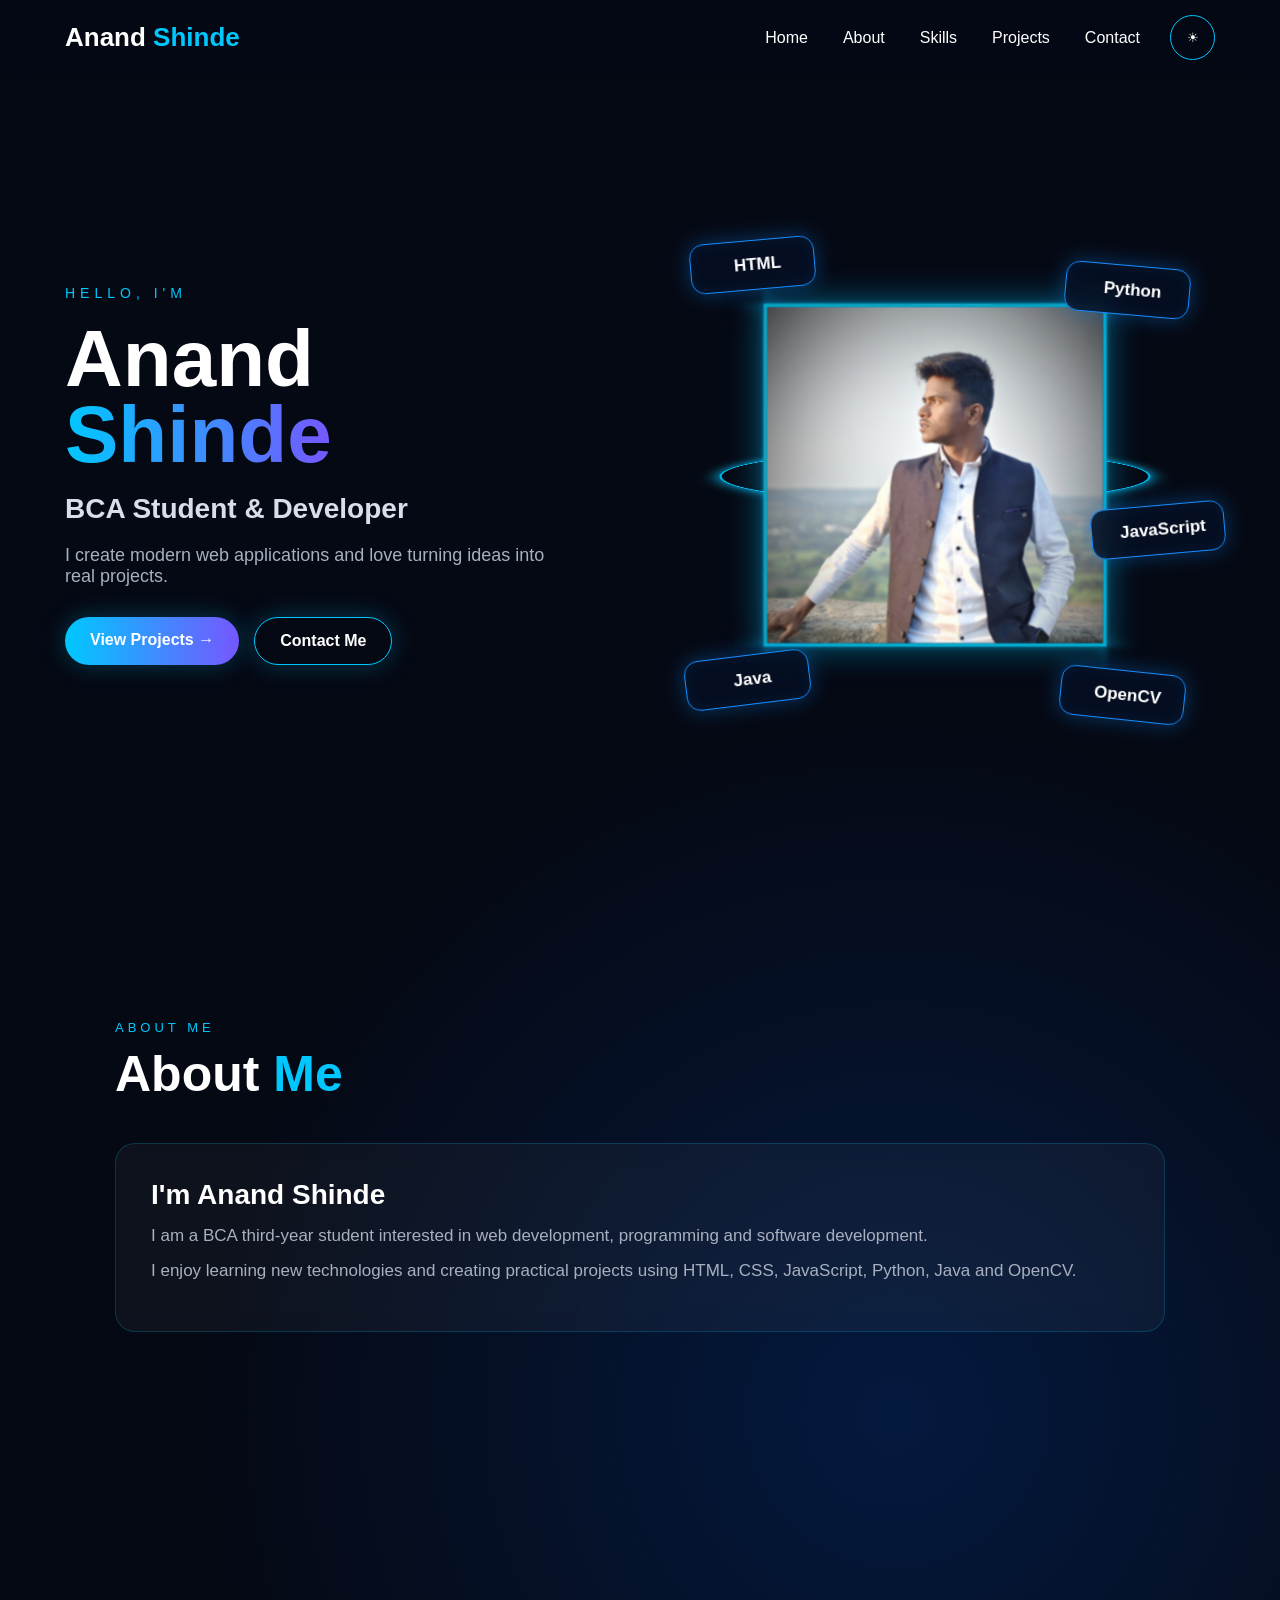
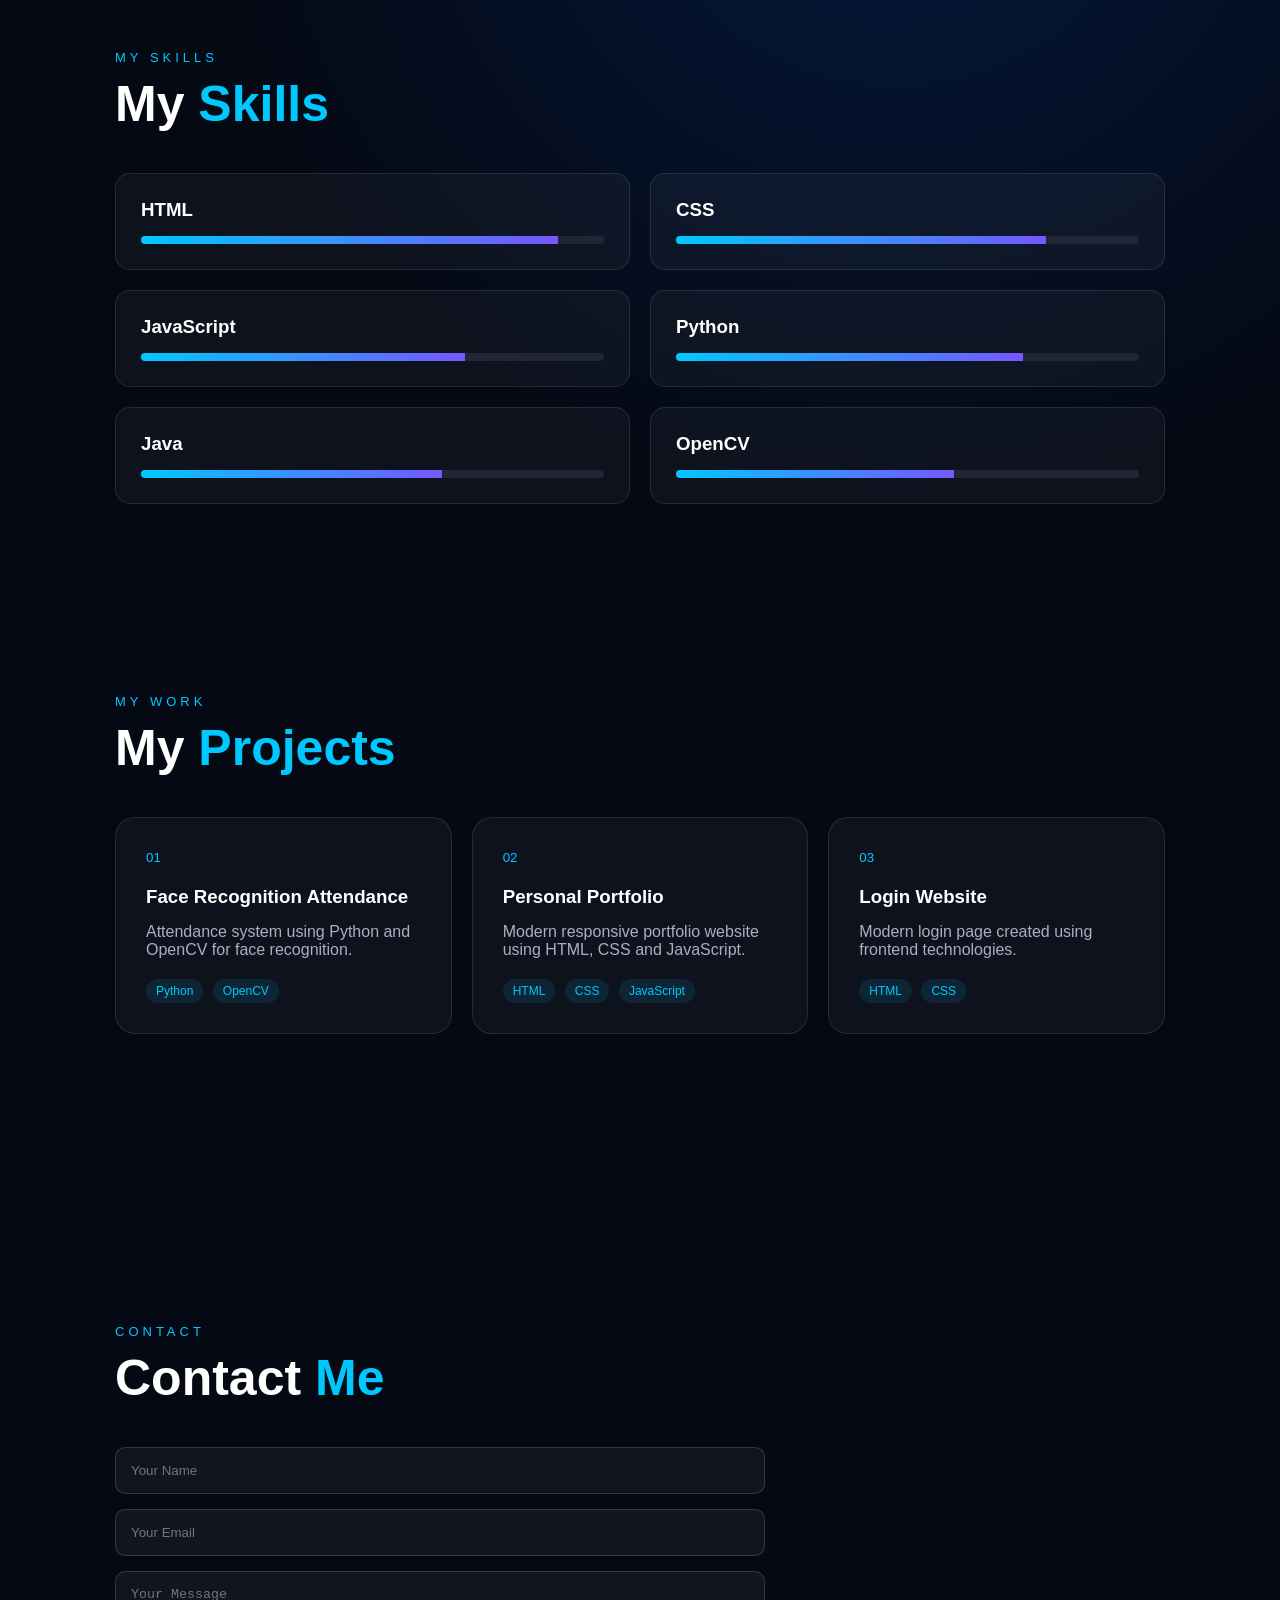
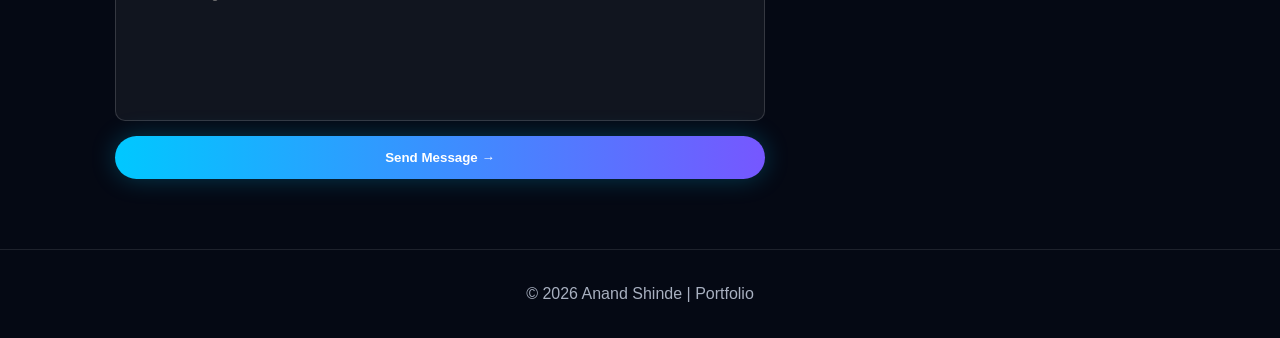
==== index.html @ 9b8811f1 "Restore portfolio homepage" ====
<!DOCTYPE html>
<html lang="en">
<head>
    <meta charset="UTF-8">
    <meta name="viewport" content="width=device-width, initial-scale=1.0">

    <title>Anand Shinde | Portfolio</title>

    <link rel="stylesheet" href="style.css">
</head>

<body>

<!-- ================= NAVBAR ================= -->

<header>
    <nav class="navbar">

        <a href="#" class="logo">
            Anand <span>Shinde</span>
        </a>

        <ul>
            <li><a href="#home">Home</a></li>
            <li><a href="#about">About</a></li>
            <li><a href="#skills">Skills</a></li>
            <li><a href="#projects">Projects</a></li>
            <li><a href="#contact">Contact</a></li>
        </ul>

        <button id="themeBtn">☀</button>

    </nav>
</header>


<!-- ================= HOME ================= -->

<section class="hero" id="home">

    <div class="hero-text">

        <p class="hello">HELLO, I'M</p>

        <h1>
            Anand<br>
            <span>Shinde</span>
        </h1>

        <h2>
            BCA Student & Developer
        </h2>

        <p class="description">
            I create modern web applications and love
            turning ideas into real projects.
        </p>

        <div class="buttons">

            <a href="#projects" class="btn">
                View Projects →
            </a>

            <a href="#contact" class="btn outline">
                Contact Me
            </a>

        </div>

    </div>


    <!-- ================= 3D CUBE ================= -->

    <div class="scene">

        <div class="cube">

            <div class="cube-face front">
                <img src="profile.jpg">
            </div>

            <div class="cube-face back">
                <img src="profile.jpg">
            </div>

            <div class="cube-face right">
                <img src="profile.jpg">
            </div>

            <div class="cube-face left">
                <img src="profile.jpg">
            </div>

            <div class="cube-face top">
                <img src="profile.jpg">
            </div>

            <div class="cube-face bottom">
                <img src="profile.jpg">
            </div>

        </div>


        <!-- Glowing rings -->

        <div class="ring ring1"></div>
        <div class="ring ring2"></div>


        <!-- Floating skills -->

       <!-- HTML -->
<div class="skill-card html">
    <i class="devicon-html5-plain colored"></i>
    <span>HTML</span>
</div>

<!-- Python -->
<div class="skill-card python">
    <i class="devicon-python-plain colored"></i>
    <span>Python</span>
</div>

<!-- JavaScript -->
<div class="skill-card javascript">
    <i class="devicon-javascript-plain colored"></i>
    <span>JavaScript</span>
</div>

<!-- Java -->
<div class="skill-card java">
    <i class="devicon-java-plain colored"></i>
    <span>Java</span>
</div>

<!-- OpenCV -->
<div class="skill-card opencv">
    <i class="devicon-opencv-plain colored"></i>
    <span>OpenCV</span>
</div>

    </div>

</section>


<!-- ================= ABOUT ================= -->

<section class="section" id="about">

    <p class="section-small">ABOUT ME</p>

    <h2>
        About <span>Me</span>
    </h2>

    <div class="about-box">

        <h3>I'm Anand Shinde</h3>

        <p>
            I am a BCA third-year student interested in
            web development, programming and software
            development.
        </p>

        <p>
            I enjoy learning new technologies and creating
            practical projects using HTML, CSS, JavaScript,
            Python, Java and OpenCV.
        </p>

    </div>

</section>


<!-- ================= SKILLS ================= -->

<section class="section" id="skills">

    <p class="section-small">MY SKILLS</p>

    <h2>
        My <span>Skills</span>
    </h2>

    <div class="skills">

        <div class="skill">
            <h3>HTML</h3>
            <div class="progress">
                <span style="width:90%"></span>
            </div>
        </div>

        <div class="skill">
            <h3>CSS</h3>
            <div class="progress">
                <span style="width:80%"></span>
            </div>
        </div>

        <div class="skill">
            <h3>JavaScript</h3>
            <div class="progress">
                <span style="width:70%"></span>
            </div>
        </div>

        <div class="skill">
            <h3>Python</h3>
            <div class="progress">
                <span style="width:75%"></span>
            </div>
        </div>

        <div class="skill">
            <h3>Java</h3>
            <div class="progress">
                <span style="width:65%"></span>
            </div>
        </div>

        <div class="skill">
            <h3>OpenCV</h3>
            <div class="progress">
                <span style="width:60%"></span>
            </div>
        </div>

    </div>

</section>


<!-- ================= PROJECTS ================= -->

<section class="section" id="projects">

    <p class="section-small">MY WORK</p>

    <h2>
        My <span>Projects</span>
    </h2>

    <div class="projects">

        <div class="project">

            <small>01</small>

            <h3>
                Face Recognition Attendance
            </h3>

            <p>
                Attendance system using Python and OpenCV
                for face recognition.
            </p>

            <label>Python</label>
            <label>OpenCV</label>

        </div>


        <div class="project">

            <small>02</small>

            <h3>
                Personal Portfolio
            </h3>

            <p>
                Modern responsive portfolio website using
                HTML, CSS and JavaScript.
            </p>

            <label>HTML</label>
            <label>CSS</label>
            <label>JavaScript</label>

        </div>


        <div class="project">

            <small>03</small>

            <h3>
                Login Website
            </h3>

            <p>
                Modern login page created using frontend
                technologies.
            </p>

            <label>HTML</label>
            <label>CSS</label>

        </div>

    </div>

</section>


<!-- ================= CONTACT ================= -->

<section class="section" id="contact">

    <p class="section-small">CONTACT</p>

    <h2>
        Contact <span>Me</span>
    </h2>

    <div class="contact">

        <form id="contactForm">

            <input
                type="text"
                placeholder="Your Name"
                required
            >

            <input
                type="email"
                placeholder="Your Email"
                required
            >

            <textarea
                placeholder="Your Message"
                required
            ></textarea>

            <button class="btn">
                Send Message →
            </button>

        </form>

    </div>

</section>


<footer>

    © 2026 Anand Shinde | Portfolio

</footer>


<script src="script.js"></script>

</body>
</html>
---- style.css ----
* {
    margin: 0;
    padding: 0;
    box-sizing: border-box;
    scroll-behavior: smooth;
}

:root {
    --bg: #050914;
    --text: white;
    --gray: #a8b0c0;
    --blue: #00c8ff;
    --purple: #7657ff;
    --pink: #ff4d9d;
}

body {
    font-family: Arial, sans-serif;
    background:
        radial-gradient(
            circle at 70% 40%,
            rgba(0, 100, 255, .18),
            transparent 30%
        ),
        var(--bg);

    color: var(--text);
}


/* ================= NAVBAR ================= */

header {
    position: fixed;
    width: 100%;
    top: 0;
    z-index: 1000;

    background: rgba(5, 9, 20, .75);

    backdrop-filter: blur(15px);
}

.navbar {
    max-width: 1200px;
    height: 75px;

    margin: auto;
    padding: 0 25px;

    display: flex;
    align-items: center;
}

.logo {
    font-size: 26px;
    font-weight: bold;
    text-decoration: none;
    color: white;

    margin-right: auto;
}

.logo span {
    color: var(--blue);
}

.navbar ul {
    display: flex;
    gap: 35px;

    list-style: none;
}

.navbar ul a {
    color: white;
    text-decoration: none;

    transition: .3s;
}

.navbar ul a:hover {
    color: var(--blue);
}

#themeBtn {
    margin-left: 30px;

    width: 45px;
    height: 45px;

    border-radius: 50%;

    border: 1px solid var(--blue);

    background: transparent;

    color: white;

    cursor: pointer;
}


/* ================= HERO ================= */

.hero {
    min-height: 100vh;

    max-width: 1200px;

    margin: auto;

    padding: 100px 25px 50px;

    display: flex;

    align-items: center;

    justify-content: space-between;

    gap: 40px;
}

.hero-text {
    width: 45%;
}

.hello {
    color: var(--blue);

    letter-spacing: 5px;

    font-size: 14px;
}

.hero h1 {
    font-size: 80px;

    line-height: .95;

    margin: 20px 0;
}

.hero h1 span {
    background:
        linear-gradient(
            90deg,
            var(--blue),
            var(--purple)
        );

    -webkit-background-clip: text;

    color: transparent;
}

.hero h2 {
    color: #d9deea;

    font-size: 28px;

    margin-bottom: 20px;
}

.description {
    color: var(--gray);

    font-size: 18px;

    max-width: 500px;
}

.buttons {
    display: flex;

    gap: 15px;

    margin-top: 30px;
}

.btn {
    display: inline-block;

    padding: 14px 25px;

    border-radius: 30px;

    border: none;

    color: white;

    text-decoration: none;

    background:
        linear-gradient(
            90deg,
            var(--blue),
            var(--purple)
        );

    cursor: pointer;

    font-weight: bold;

    box-shadow:
        0 0 25px rgba(0, 200, 255, .25);
}

.btn.outline {
    background: transparent;

    border: 1px solid var(--blue);
}


/* ================= 3D SCENE ================= */

.scene {
    width: 560px;
    height: 560px;

    position: relative;

    display: flex;

    align-items: center;

    justify-content: center;

    perspective: 1200px;
}


/* ================= 3D CUBE ================= */

.cube {
    width: 300px;
    height: 300px;

    position: relative;

    transform-style: preserve-3d;

    animation:
        rotateCube 12s
        linear
        infinite;

    z-index: 5;
}


.cube-face {
    position: absolute;

    width: 300px;
    height: 300px;

    overflow: hidden;

    border: 3px solid rgba(0, 210, 255, .8);

    background: #111;

    box-shadow:
        0 0 30px rgba(0, 200, 255, .5),
        inset 0 0 40px rgba(0, 100, 255, .25);
}


.cube-face img {
    width: 100%;
    height: 100%;

    object-fit: cover;

    object-position: center top;

    display: block;
}


/* Cube faces */

.front {
    transform:
        rotateY(0deg)
        translateZ(150px);
}

.back {
    transform:
        rotateY(180deg)
        translateZ(150px);
}

.right {
    transform:
        rotateY(90deg)
        translateZ(150px);
}

.left {
    transform:
        rotateY(-90deg)
        translateZ(150px);
}

.top {
    transform:
        rotateX(90deg)
        translateZ(150px);
}

.bottom {
    transform:
        rotateX(-90deg)
        translateZ(150px);
}


/* ================= CUBE ANIMATION ================= */

@keyframes rotateCube {

    0% {
        transform:
            rotateX(-10deg)
            rotateY(0deg);
    }

    25% {
        transform:
            rotateX(10deg)
            rotateY(90deg);
    }

    50% {
        transform:
            rotateX(-10deg)
            rotateY(180deg);
    }

    75% {
        transform:
            rotateX(10deg)
            rotateY(270deg);
    }

    100% {
        transform:
            rotateX(-10deg)
            rotateY(360deg);
    }
}


/* ================= GLOWING RINGS ================= */

.ring {
    position: absolute;

    border-radius: 50%;

    border: 2px solid var(--blue);

    transform-style: preserve-3d;

    box-shadow:
        0 0 20px var(--blue);

    z-index: 1;
}

.ring1 {
    width: 430px;
    height: 150px;

    transform:
        rotateX(70deg);

    animation:
        ringRotate 5s
        linear
        infinite;
}

.ring2 {
    width: 500px;
    height: 180px;

    border-color: var(--purple);

    transform:
        rotateX(70deg)
        rotateZ(90deg);

    animation:
        ringRotate 7s
        linear
        infinite reverse;
}

@keyframes ringRotate {

    from {
        transform:
            rotateX(70deg)
            rotateZ(0deg);
    }

    to {
        transform:
            rotateX(70deg)
            rotateZ(360deg);
    }
}


/* =========================
   TECHNOLOGY CARDS
========================= */

.skill-card {
    position: absolute;

    min-width: 125px;
    padding: 14px 18px;

    display: flex;
    align-items: center;
    justify-content: center;
    gap: 10px;

    border-radius: 14px;

    background: rgba(5, 15, 35, 0.85);

    border: 1px solid #168cff;

    color: white;

    backdrop-filter: blur(12px);

    box-shadow:
        0 0 20px rgba(0, 140, 255, 0.35),
        inset 0 0 15px rgba(0, 140, 255, 0.08);

    z-index: 20;

    transform-style: preserve-3d;

    animation: floatingCard 4s ease-in-out infinite;
}


/* ICON */

.skill-card i {
    font-size: 32px;

    transform: translateZ(20px);

    filter:
        drop-shadow(0 0 8px rgba(255,255,255,.25));
}


/* TEXT */

.skill-card span {
    font-size: 17px;
    font-weight: bold;

    white-space: nowrap;
}


/* HTML */

.html {
    top: 45px;
    left: 35px;

    transform: rotateZ(-5deg);

    animation-delay: 0s;
}


/* PYTHON */

.python {
    top: 70px;
    right: 25px;

    transform: rotateZ(5deg);

    animation-delay: .7s;
}


/* JAVASCRIPT */

.javascript {
    top: 310px;
    right: -10px;

    transform: rotateZ(-5deg);

    animation-delay: 1.4s;
}


/* JAVA */

.java {
    bottom: 50px;
    left: 30px;

    transform: rotateZ(-7deg);

    animation-delay: 2s;
}


/* OPENCV */

.opencv {
    bottom: 35px;
    right: 30px;

    transform: rotateZ(6deg);

    animation-delay: 2.7s;
}


/* FLOATING ANIMATION */

@keyframes floatingCard {

    0%,
    100% {
        translate: 0 0;
    }

    50% {
        translate: 0 -18px;
    }
}


/* ================= SECTIONS ================= */

.section {
    max-width: 1100px;

    min-height: 70vh;

    margin: auto;

    padding: 120px 25px 70px;
}

.section-small {
    color: var(--blue);

    letter-spacing: 4px;

    font-size: 13px;
}

.section h2 {
    font-size: 50px;

    margin: 10px 0 40px;
}

.section h2 span {
    color: var(--blue);
}


/* ================= ABOUT ================= */

.about-box {
    padding: 35px;

    border: 1px solid rgba(0, 200, 255, .2);

    border-radius: 20px;

    background:
        rgba(255,255,255,.04);

    backdrop-filter: blur(10px);
}

.about-box h3 {
    font-size: 28px;

    margin-bottom: 15px;
}

.about-box p {
    color: var(--gray);

    margin-bottom: 15px;

    font-size: 17px;
}


/* ================= SKILLS ================= */

.skills {
    display: grid;

    grid-template-columns:
        1fr 1fr;

    gap: 20px;
}

.skill {
    padding: 25px;

    background:
        rgba(255,255,255,.04);

    border: 1px solid rgba(255,255,255,.1);

    border-radius: 15px;
}

.skill h3 {
    margin-bottom: 15px;
}

.progress {
    height: 8px;

    background: #202633;

    border-radius: 10px;

    overflow: hidden;
}

.progress span {
    display: block;

    height: 100%;

    background:
        linear-gradient(
            90deg,
            var(--blue),
            var(--purple)
        );
}


/* ================= PROJECTS ================= */

.projects {
    display: grid;

    grid-template-columns:
        repeat(3, 1fr);

    gap: 20px;
}

.project {
    padding: 30px;

    background:
        rgba(255,255,255,.04);

    border: 1px solid rgba(255,255,255,.1);

    border-radius: 20px;

    transition: .3s;
}

.project:hover {
    transform:
        translateY(-10px);

    border-color: var(--blue);
}

.project small {
    color: var(--blue);
}

.project h3 {
    margin: 20px 0 15px;
}

.project p {
    color: var(--gray);

    margin-bottom: 20px;
}

.project label {
    display: inline-block;

    padding: 5px 10px;

    margin-right: 5px;

    border-radius: 15px;

    background:
        rgba(0, 200, 255, .1);

    color: var(--blue);

    font-size: 12px;
}


/* ================= CONTACT ================= */

.contact {
    max-width: 650px;
}

form {
    display: flex;

    flex-direction: column;

    gap: 15px;
}

input,
textarea {
    padding: 15px;

    border-radius: 10px;

    border: 1px solid rgba(255,255,255,.15);

    background:
        rgba(255,255,255,.05);

    color: white;

    outline: none;
}

textarea {
    height: 150px;

    resize: none;
}


/* ================= FOOTER ================= */

footer {
    text-align: center;

    padding: 35px;

    color: var(--gray);

    border-top:
        1px solid rgba(255,255,255,.1);
}


/* ================= MOBILE ================= */

@media(max-width:900px) {

    .navbar ul {
        display: none;
    }

    .hero {
        flex-direction: column;

        text-align: center;
    }

    .hero-text {
        width: 100%;
    }

    .hero h1 {
        font-size: 60px;
    }

    .buttons {
        justify-content: center;
    }

    .scene {
        width: 400px;
        height: 400px;

        transform: scale(.75);
    }

    .skills,
    .projects {
        grid-template-columns: 1fr;
    }
}
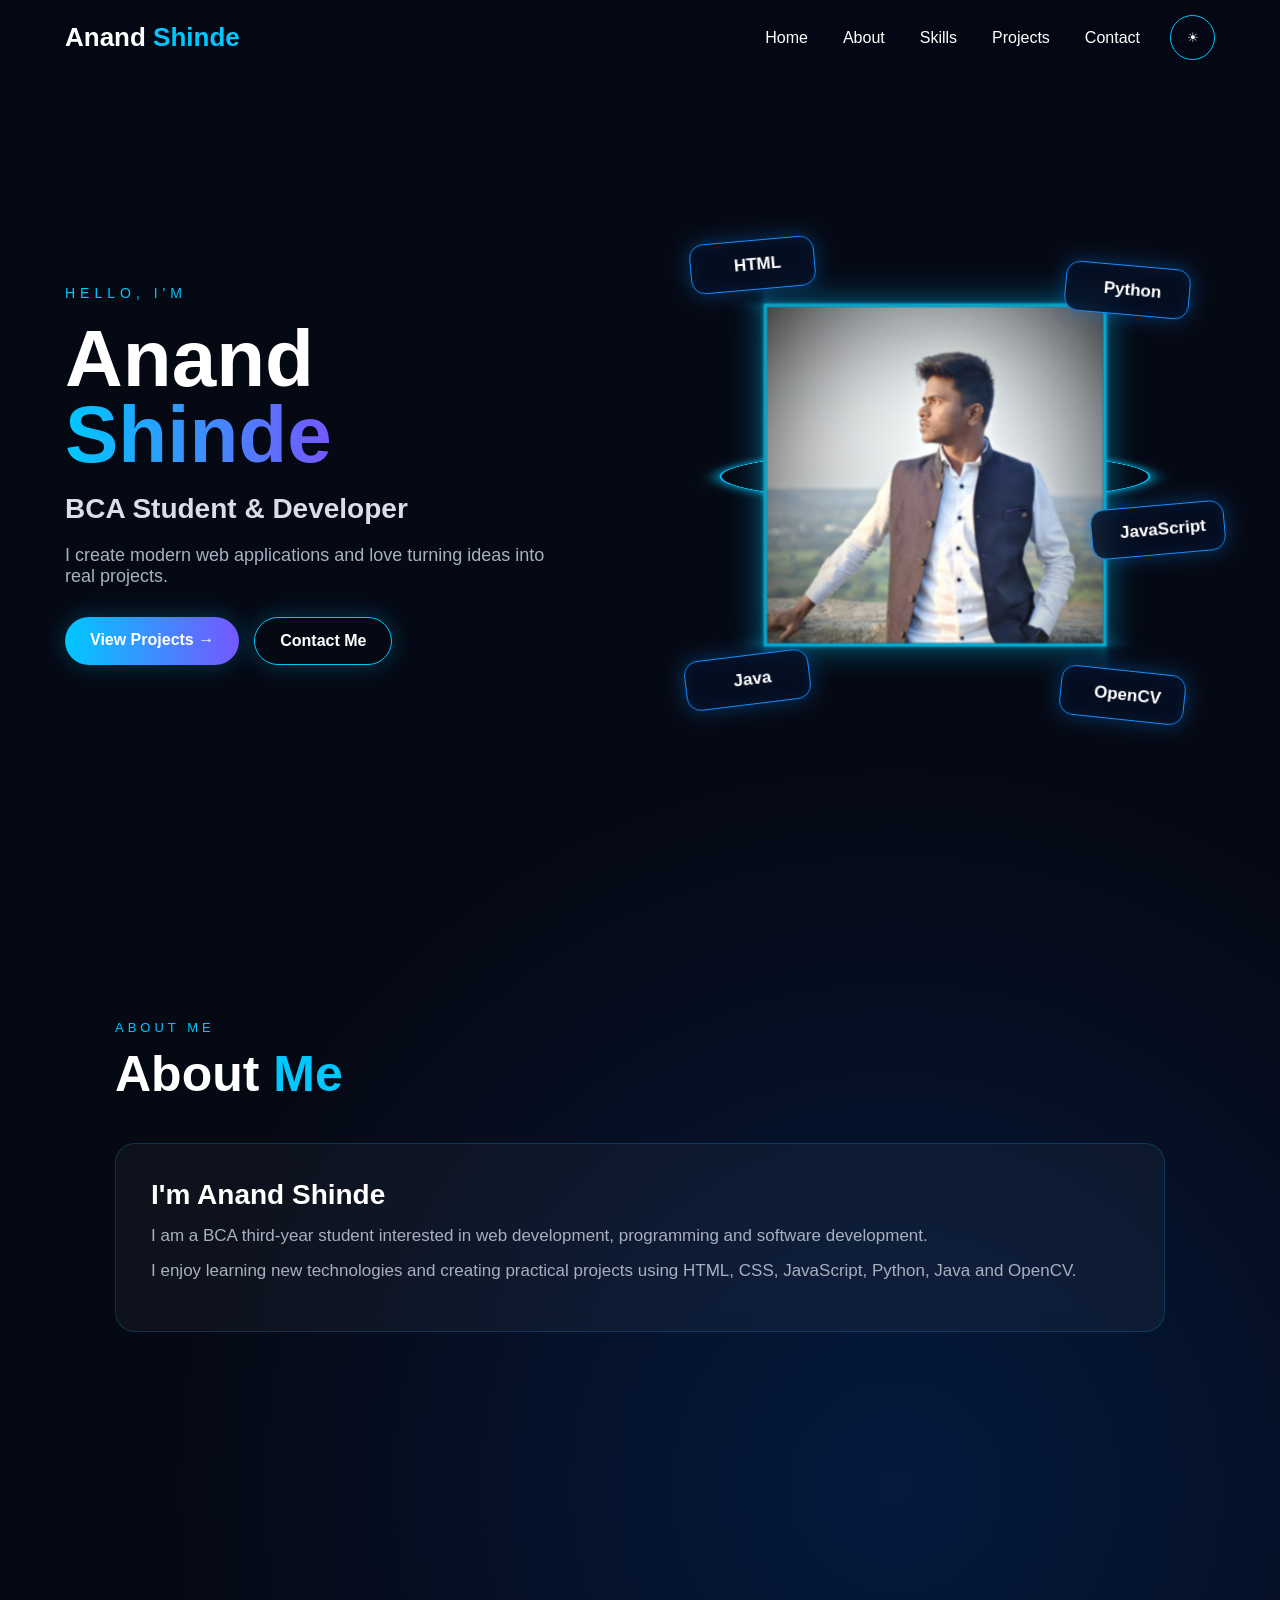
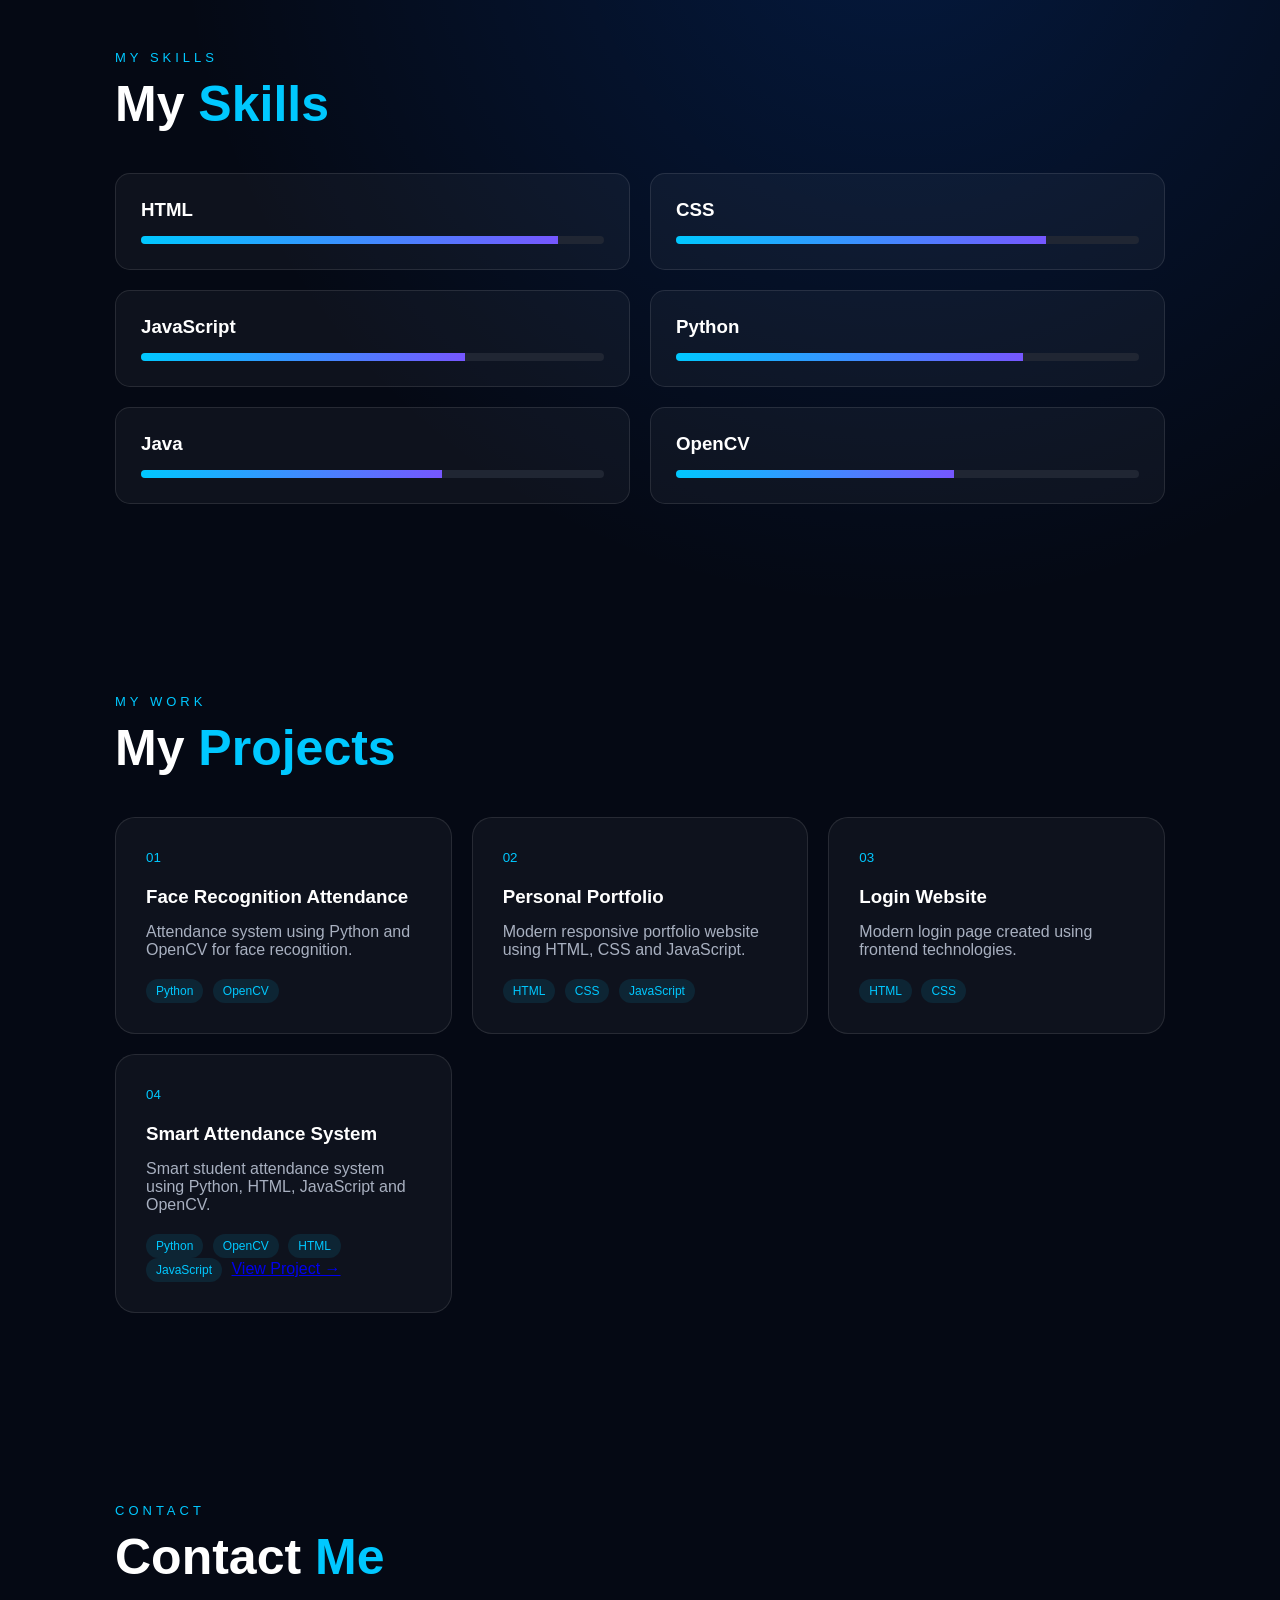
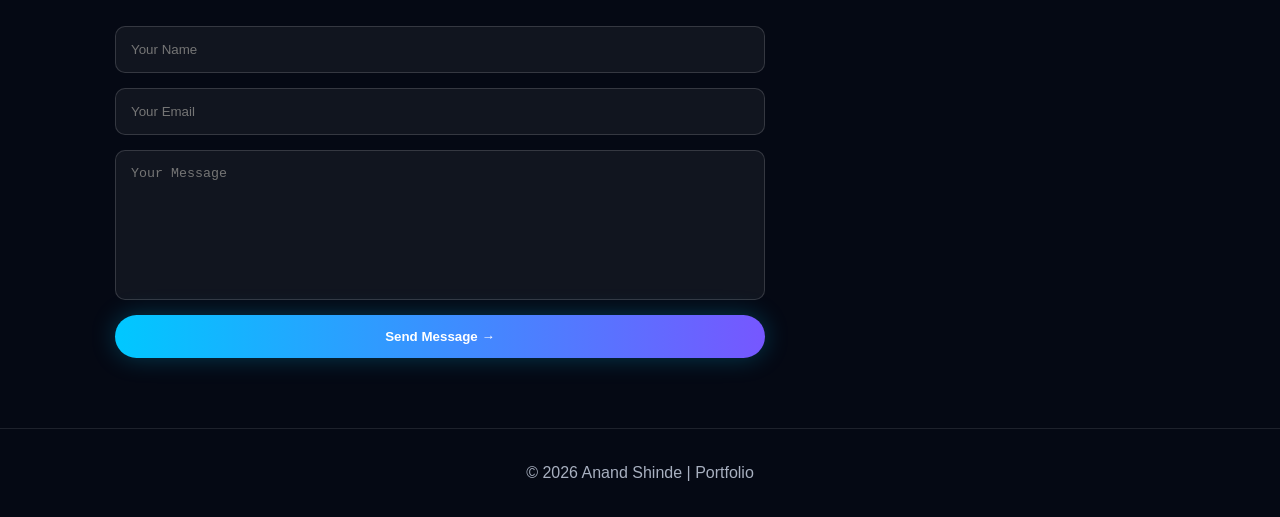
==== commit e5d9b015: "Add Smart Attendance project to portfolio" ====
--- a/index.html
+++ b/index.html
@@ -305,7 +305,29 @@
             <label>CSS</label>
 
         </div>
-
+        <div class="project">
+
+            <small>04</small>
+
+            <h3>
+                Smart Attendance System
+            </h3>
+
+            <p>
+                Smart student attendance system using Python,
+                HTML, JavaScript and OpenCV.
+            </p>
+
+            <label>Python</label>
+            <label>OpenCV</label>
+            <label>HTML</label>
+            <label>JavaScript</label>
+
+            <a href="smart-attendance-system/" target="_blank">
+                View Project →
+            </a>
+
+        </div>
     </div>
 
 </section>
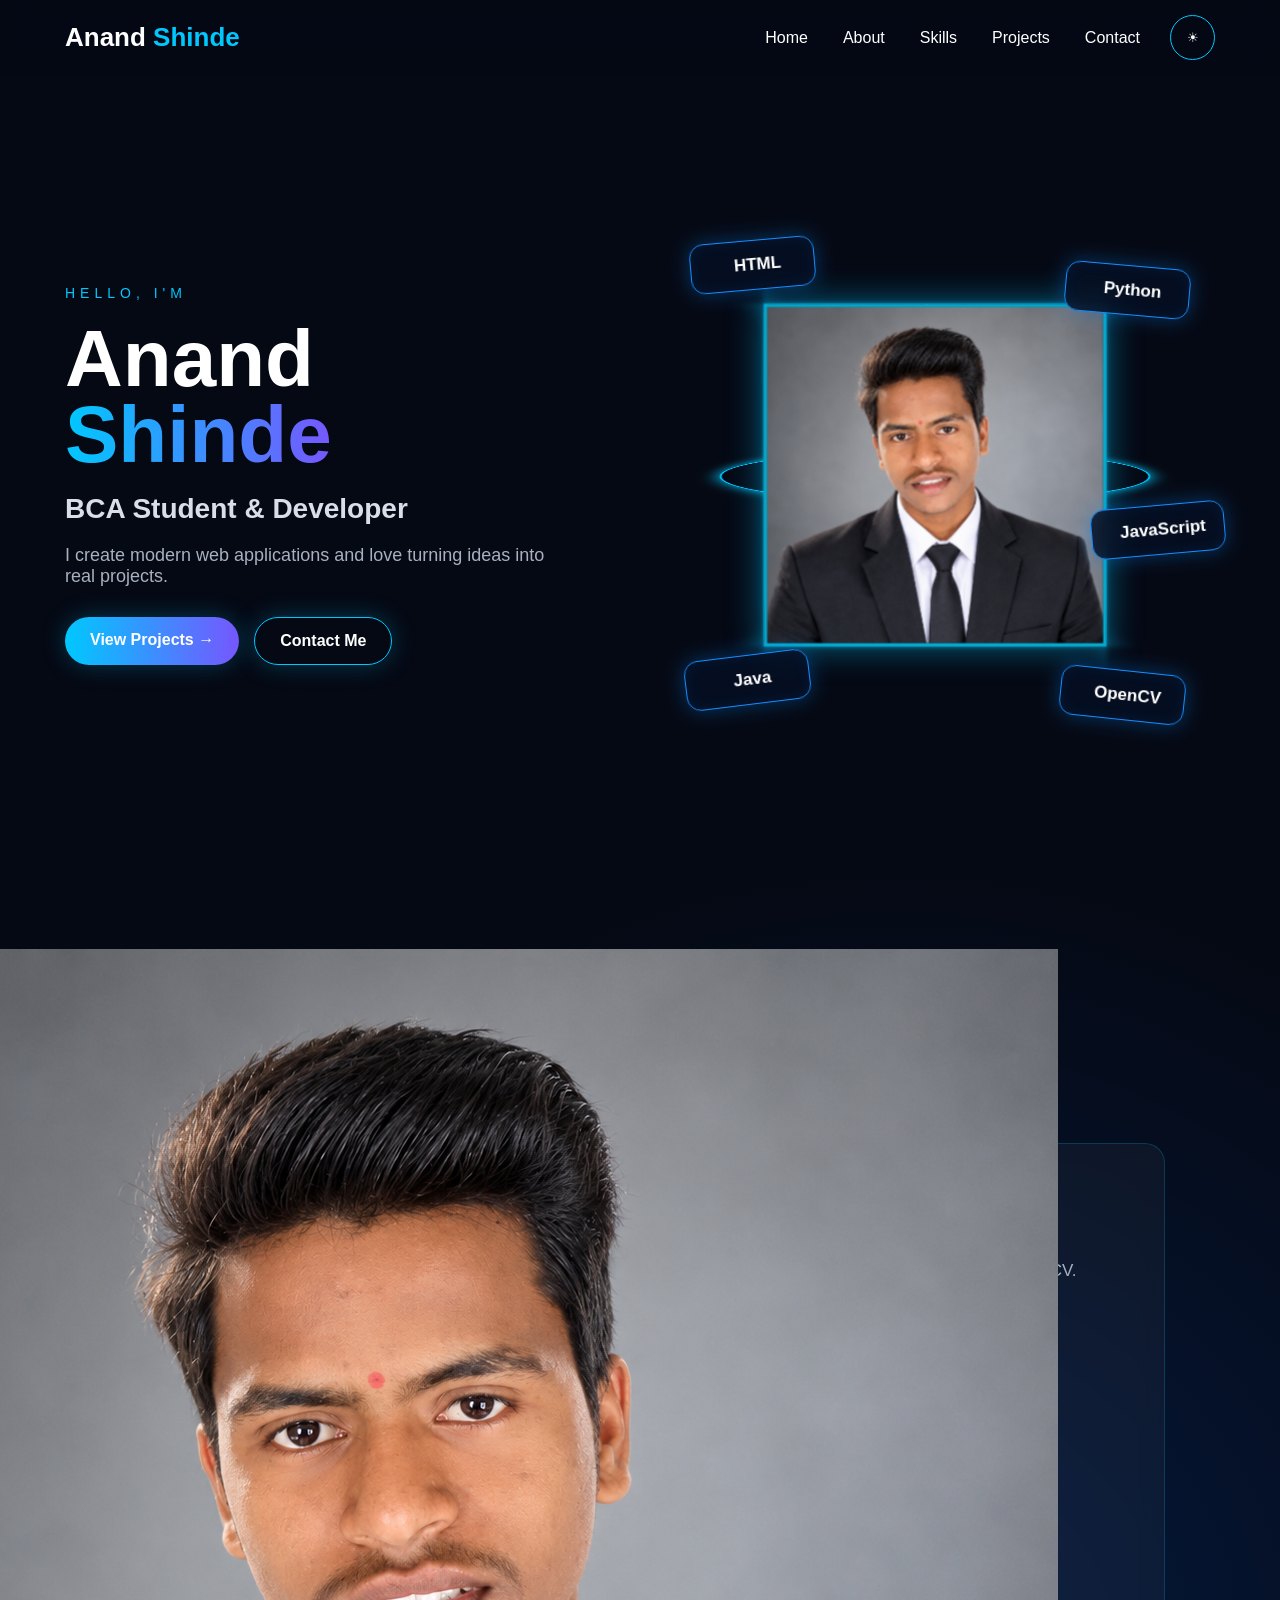
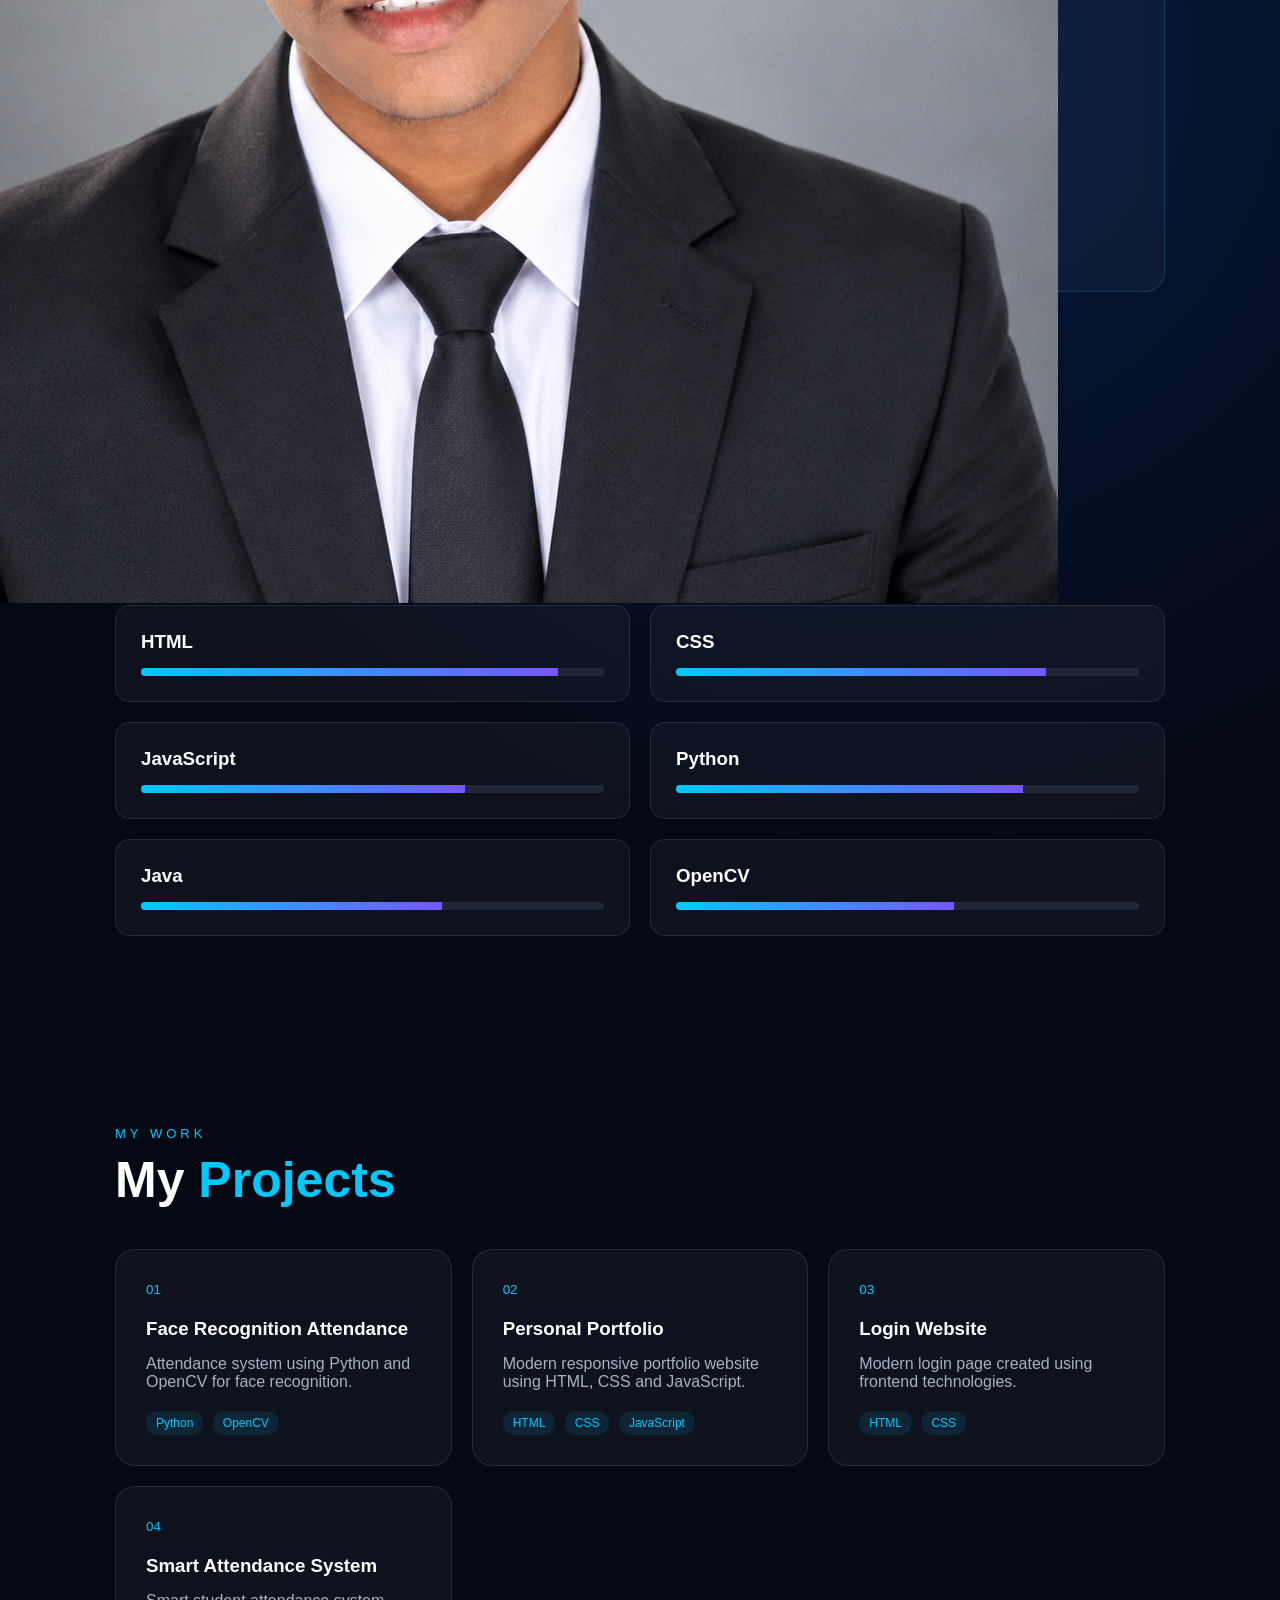
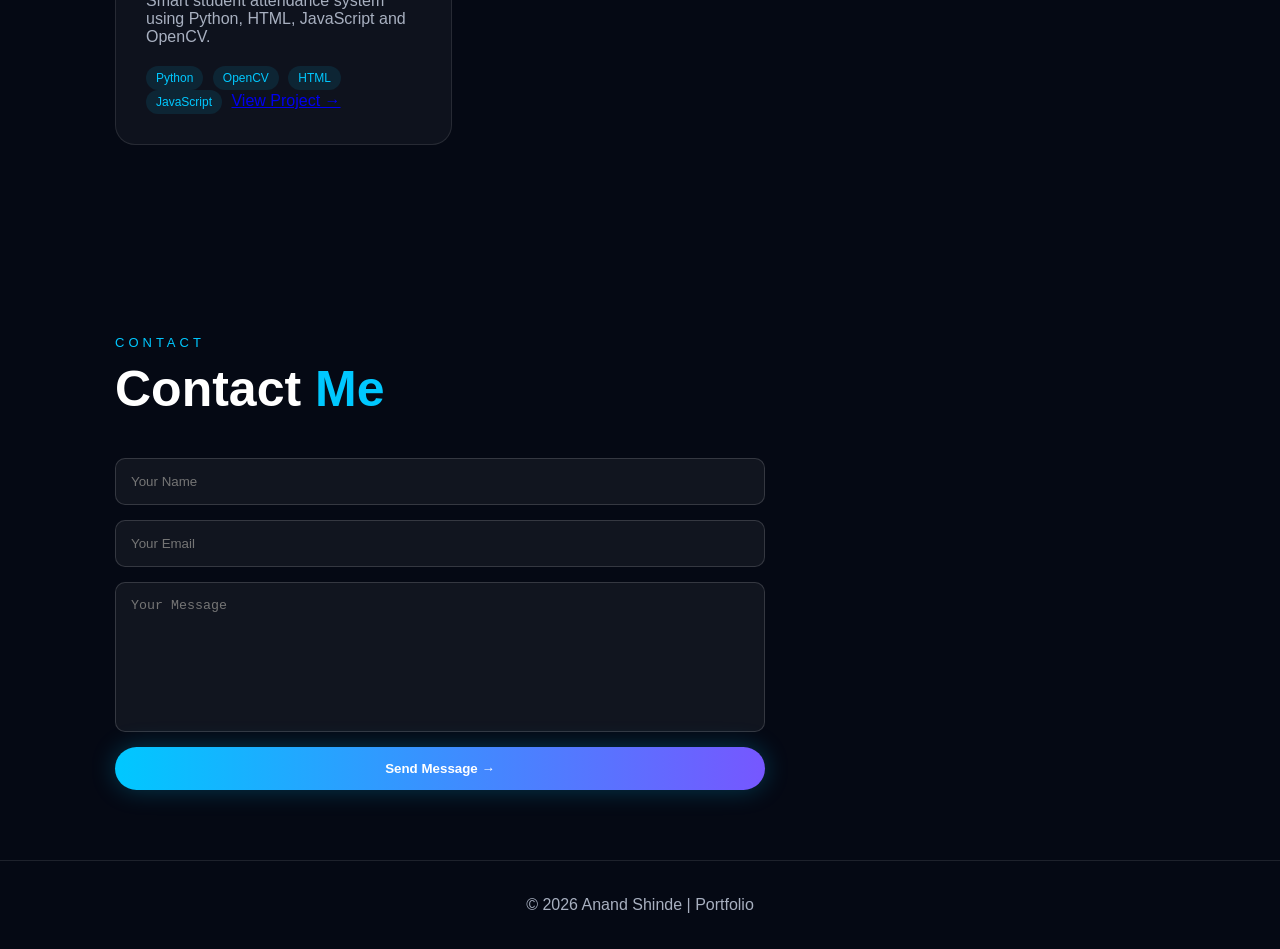
==== commit a240d6dc: "Add profile image to index.html" ====
--- a/index.html
+++ b/index.html
@@ -172,6 +172,8 @@
             practical projects using HTML, CSS, JavaScript,
             Python, Java and OpenCV.
         </p>
+ <div class="scene">
+                     <img src="profile.jpg">
 
     </div>
 
@@ -323,9 +325,9 @@
             <label>HTML</label>
             <label>JavaScript</label>
 
-            <a href="smart-attendance-system/" target="_blank">
-                View Project →
-            </a>
+           <a href="https://github.com/shindeanand3624-dev/anand-portfolio/tree/Deploy-from-a-branch/smart-attendance-system" target="_blank">
+    View Project →
+</a>
 
         </div>
     </div>
@@ -385,4 +387,4 @@
 <script src="script.js"></script>
 
 </body>
-</html>+</html>
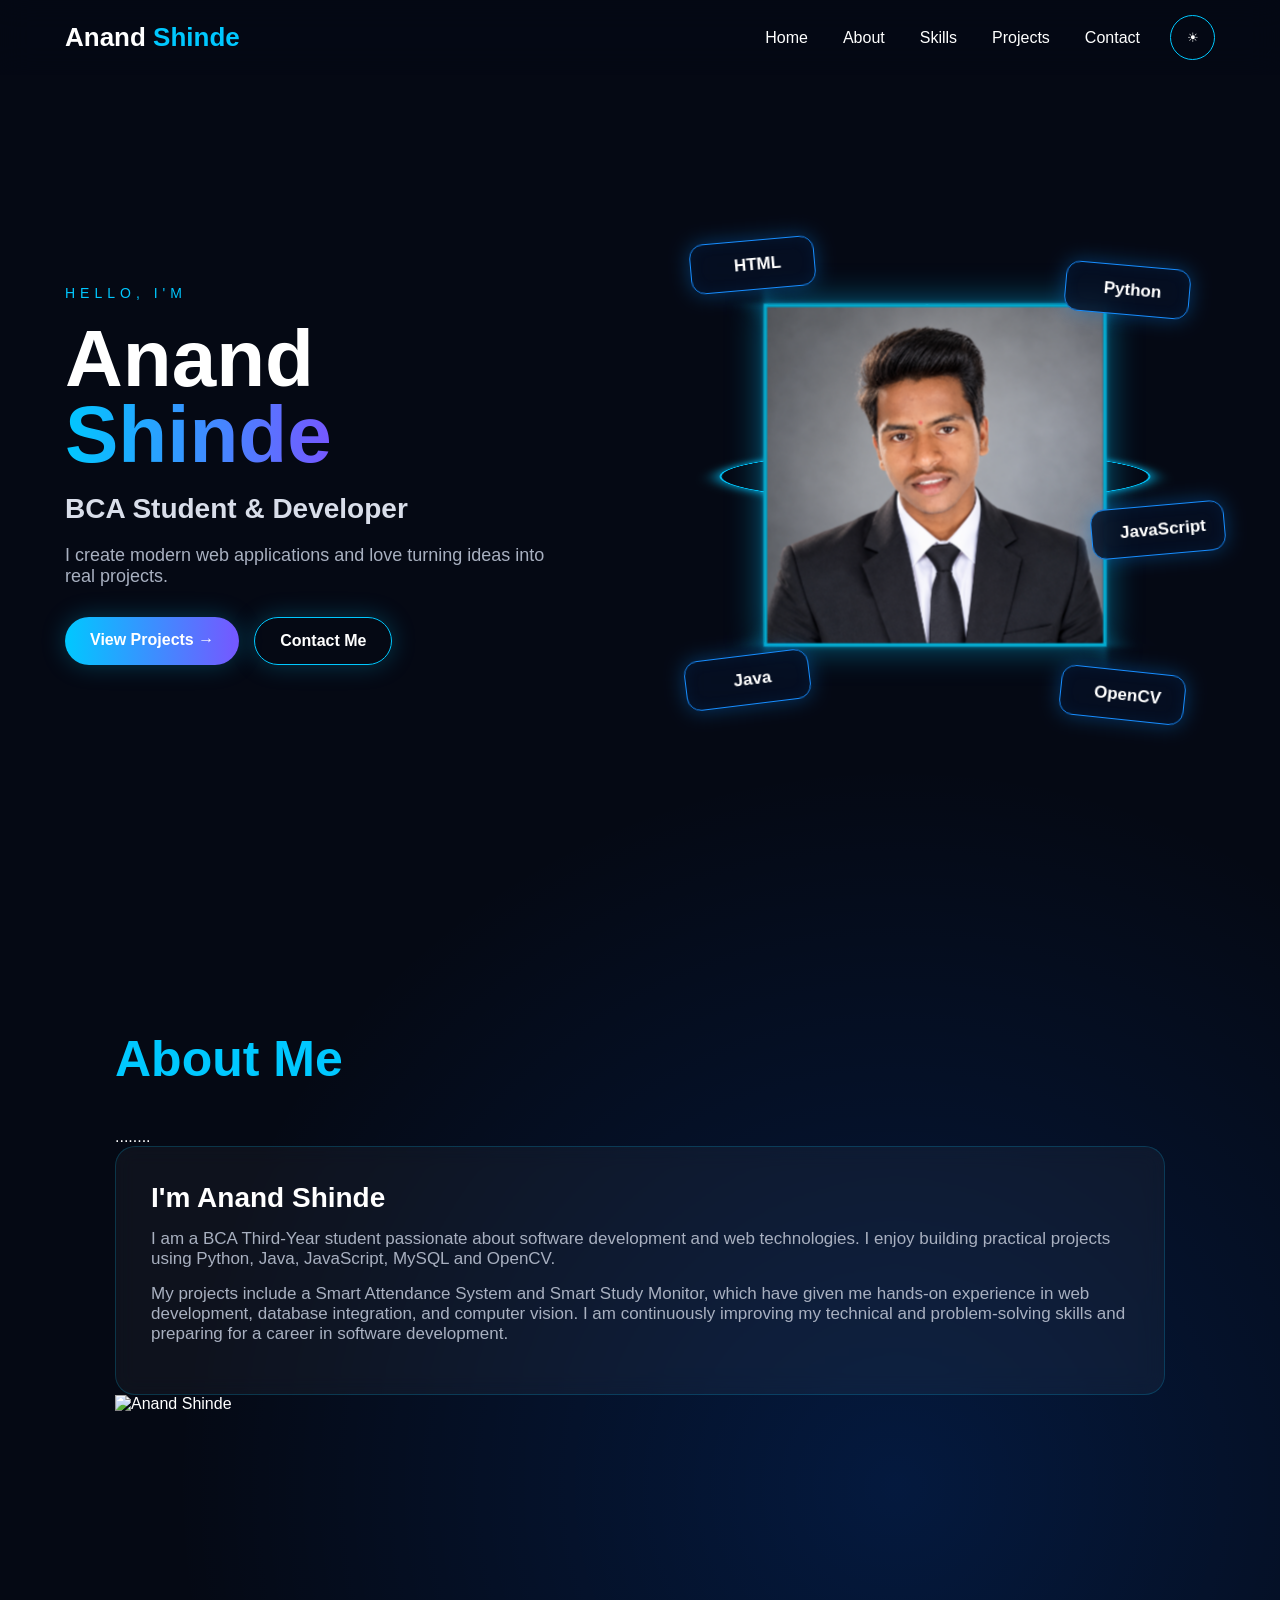
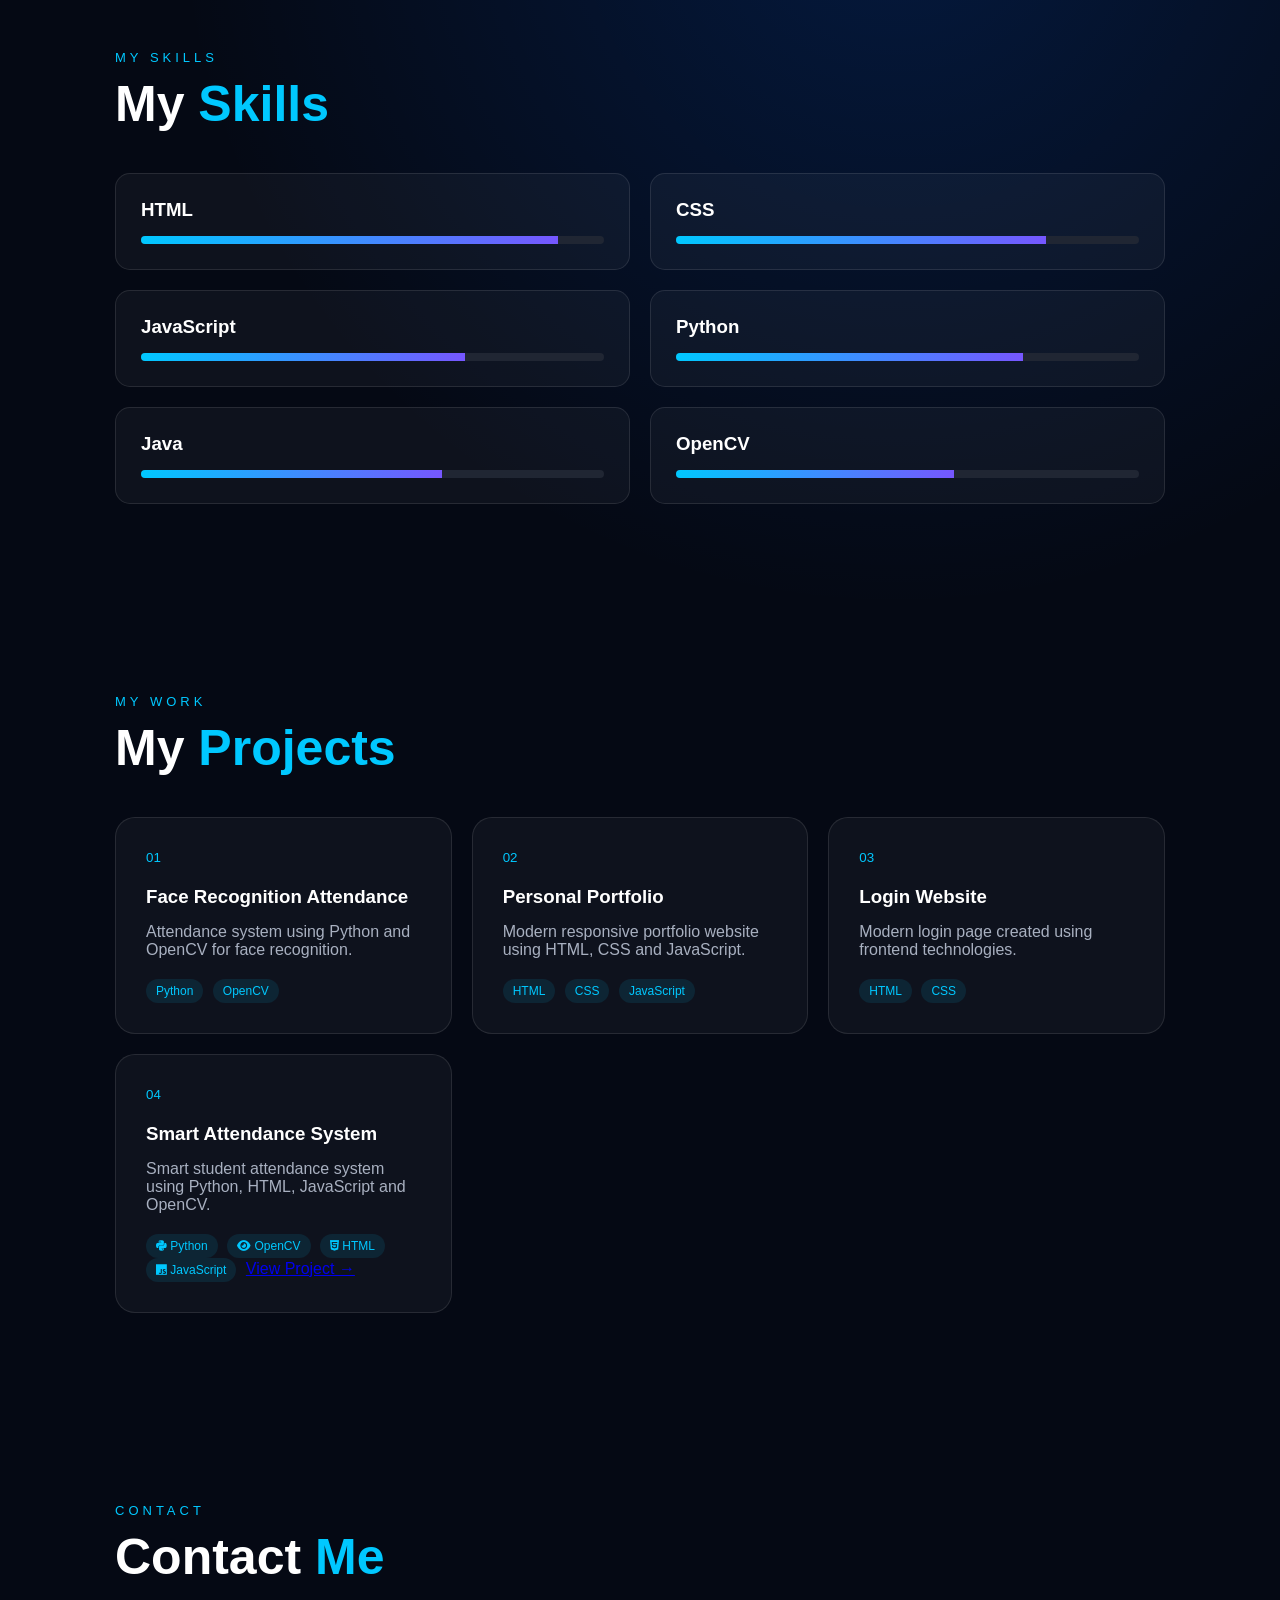
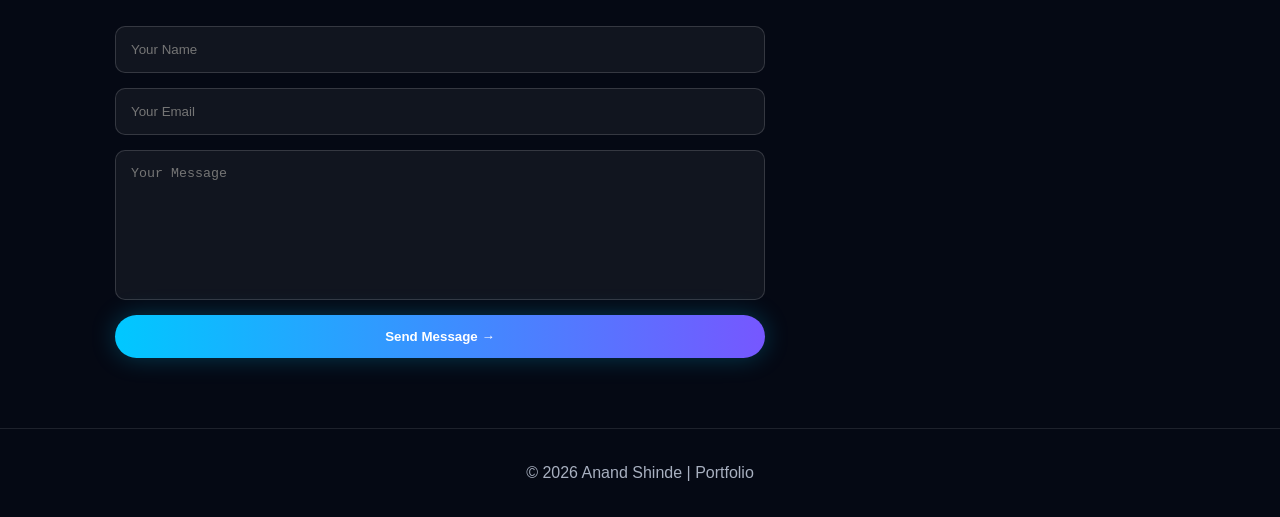
==== commit 206a6bb2: "Revise about section and enhance skills display Updated personal information and skills section." ====
--- a/index.html
+++ b/index.html
@@ -7,6 +7,7 @@
     <title>Anand Shinde | Portfolio</title>
 
     <link rel="stylesheet" href="style.css">
+    <link rel="stylesheet" href="https://cdnjs.cloudflare.com/ajax/libs/font-awesome/6.5.2/css/all.min.css">
 </head>
 
 <body>
@@ -108,6 +109,8 @@
 
         <div class="ring ring1"></div>
         <div class="ring ring2"></div>
+        <div class="ring ring3"></div>
+        <div class="ring ring4"></div>
 
 
         <!-- Floating skills -->
@@ -146,36 +149,39 @@
 
 </section>
 
-
 <!-- ================= ABOUT ================= -->
 
 <section class="section" id="about">
 
-    <p class="section-small">ABOUT ME</p>
-
     <h2>
-        About <span>Me</span>
+        <span> About Me</span>
     </h2>
+    
+    <span class="section__subtitle">........</span>
+
+   <div class="about-container container grid">
 
     <div class="about-box">
 
         <h3>I'm Anand Shinde</h3>
 
         <p>
-            I am a BCA third-year student interested in
-            web development, programming and software
-            development.
+           I am a BCA Third-Year student passionate about software development and web technologies. I enjoy building practical projects using Python, Java, JavaScript, MySQL and OpenCV.
+           </p>
+           <p>
+              My projects include a <span>  Smart Attendance System and Smart Study Monitor,</span> which have given me hands-on experience in web development, database integration, and computer vision. I am continuously improving my technical and problem-solving skills and preparing for a career in software development.
         </p>
 
-        <p>
-            I enjoy learning new technologies and creating
-            practical projects using HTML, CSS, JavaScript,
-            Python, Java and OpenCV.
-        </p>
- <div class="scene">
-                     <img src="profile.jpg">
-
-    </div>
+    </div>
+
+    <div class="about-image">
+        <img src="about.jpg" alt="Anand Shinde" class="about_img">
+        <div class="about_data">
+    
+                        <div class="about_info">
+    </div>
+
+</div>
 
 </section>
 
@@ -320,10 +326,10 @@
                 HTML, JavaScript and OpenCV.
             </p>
 
-            <label>Python</label>
-            <label>OpenCV</label>
-            <label>HTML</label>
-            <label>JavaScript</label>
+           <label><i class="fa-brands fa-python"></i> Python</label>
+<label><i class="fa-solid fa-eye"></i> OpenCV</label>
+<label><i class="fa-brands fa-html5"></i> HTML</label>
+<label><i class="fa-brands fa-js"></i> JavaScript</label>
 
            <a href="https://github.com/shindeanand3624-dev/anand-portfolio/tree/Deploy-from-a-branch/smart-attendance-system" target="_blank">
     View Project →
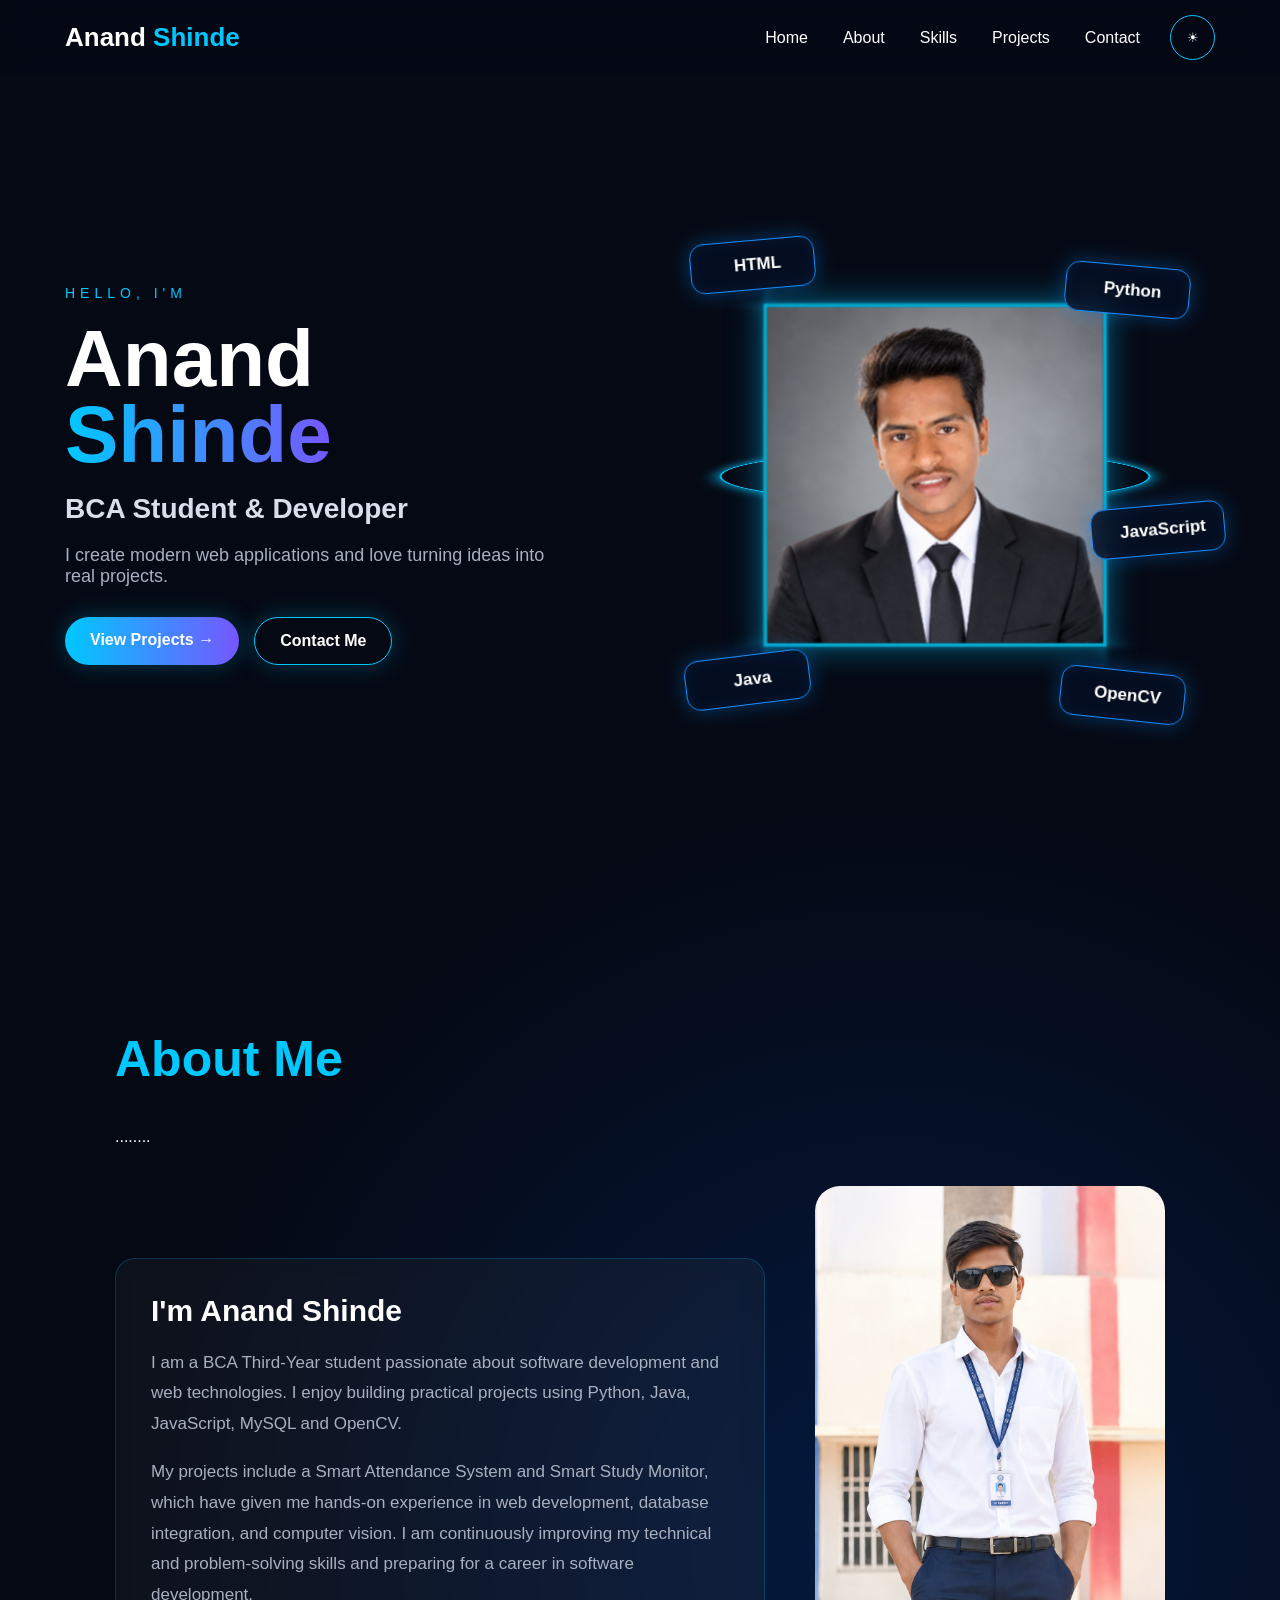
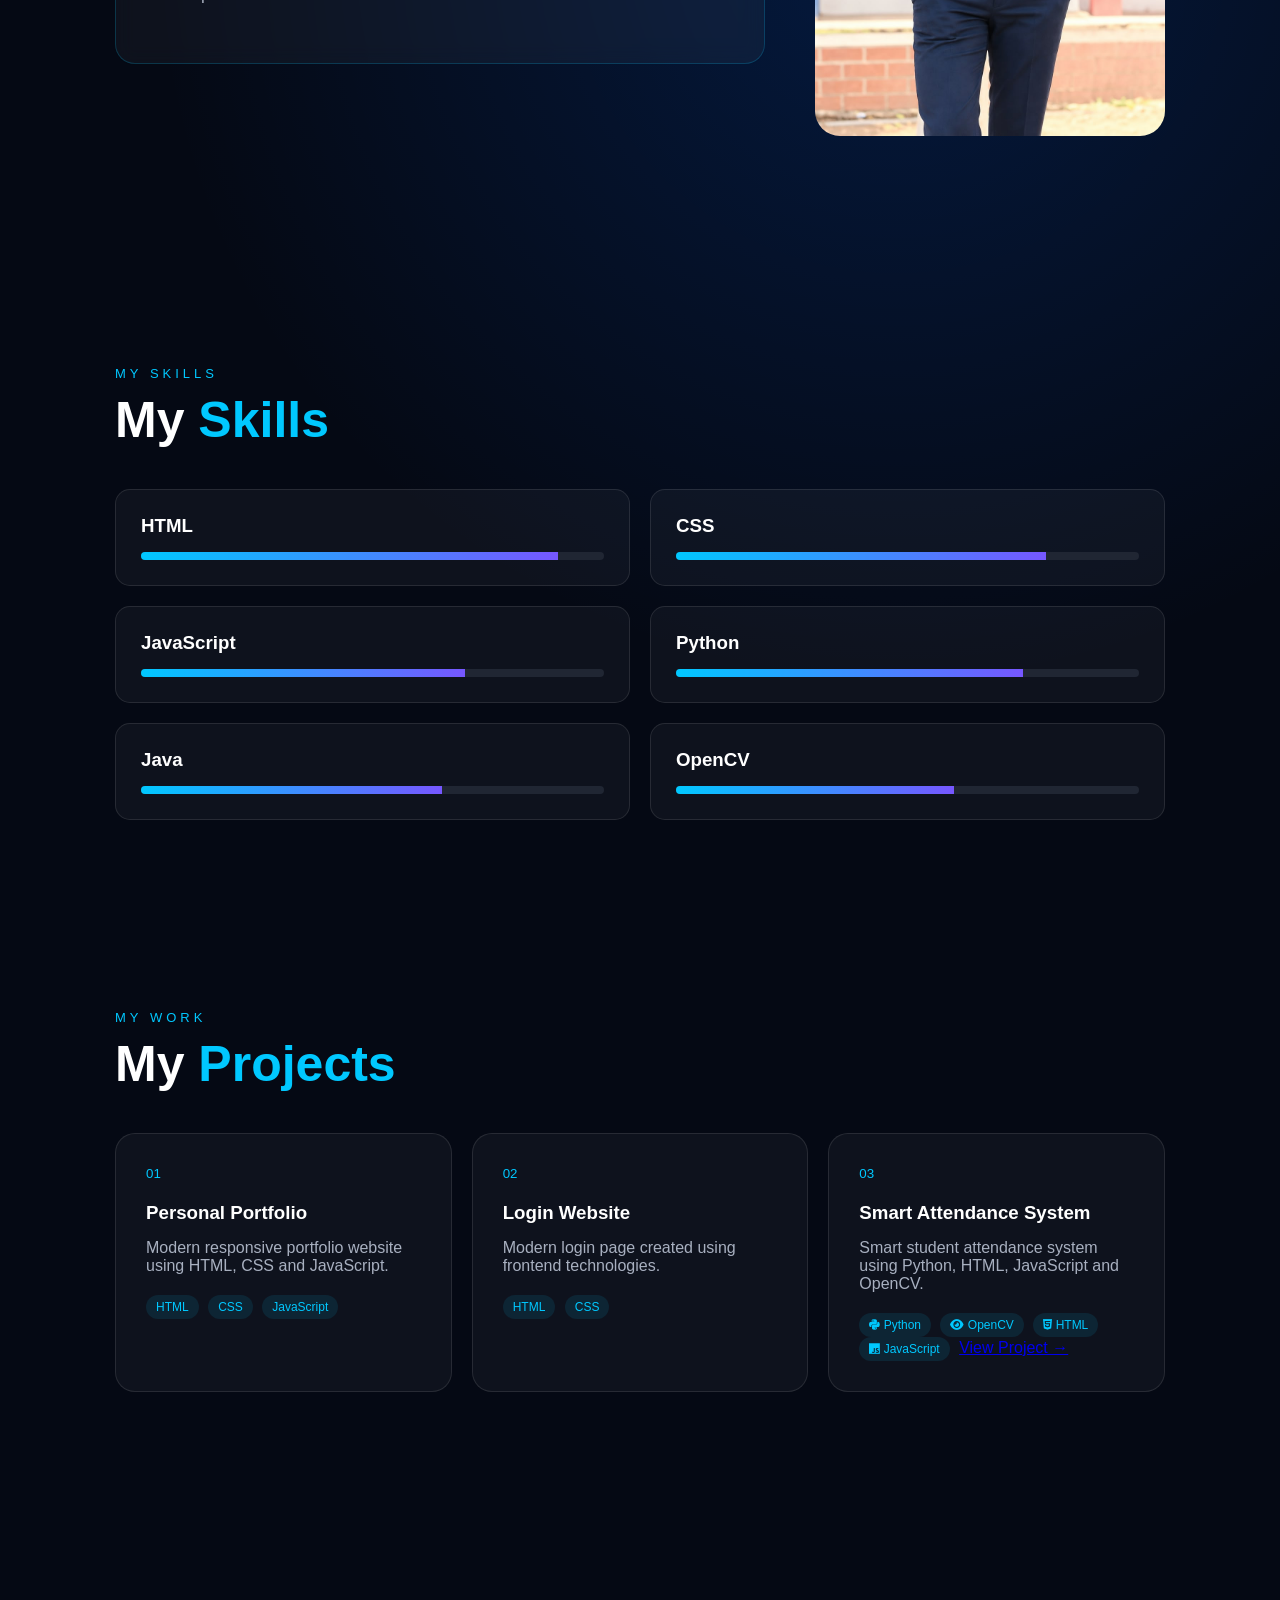
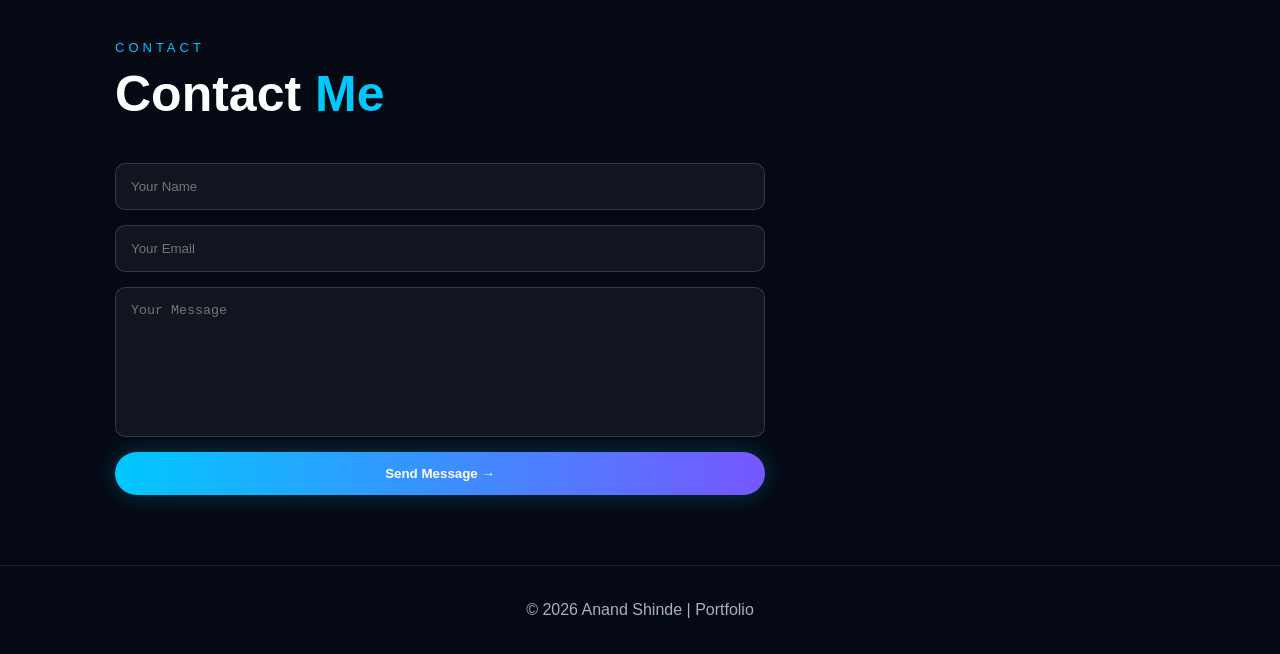
==== commit c3bd98d3: "Update index.html" ====
--- a/index.html
+++ b/index.html
@@ -262,25 +262,6 @@
             <small>01</small>
 
             <h3>
-                Face Recognition Attendance
-            </h3>
-
-            <p>
-                Attendance system using Python and OpenCV
-                for face recognition.
-            </p>
-
-            <label>Python</label>
-            <label>OpenCV</label>
-
-        </div>
-
-
-        <div class="project">
-
-            <small>02</small>
-
-            <h3>
                 Personal Portfolio
             </h3>
 
@@ -298,7 +279,7 @@
 
         <div class="project">
 
-            <small>03</small>
+            <small>02</small>
 
             <h3>
                 Login Website
@@ -315,7 +296,7 @@
         </div>
         <div class="project">
 
-            <small>04</small>
+            <small>03</small>
 
             <h3>
                 Smart Attendance System
--- a/style.css
+++ b/style.css
@@ -813,4 +813,47 @@
     .projects {
         grid-template-columns: 1fr;
     }
-}+}
+
+/* ================= ABOUT SECTION ================= */
+
+.about-container {
+    display: flex;
+    align-items: center;
+    justify-content: center;
+    gap: 50px;
+    max-width: 1100px;
+    margin: 40px auto;
+}
+
+/* Text box */
+.about-box {
+    flex: 1;
+    padding: 35px;
+}
+
+/* About text */
+.about-box h3 {
+    font-size: 30px;
+    margin-bottom: 20px;
+}
+
+.about-box p {
+    font-size: 17px;
+    line-height: 1.8;
+    margin-bottom: 18px;
+}
+
+/* Image outside the box */
+.about-image {
+    width: 350px;
+    flex-shrink: 0;
+}
+
+.about-image img {
+    width: 350px;
+    height: 550px;
+    object-fit: cover;
+    border-radius: 25px;
+    display: block;
+}
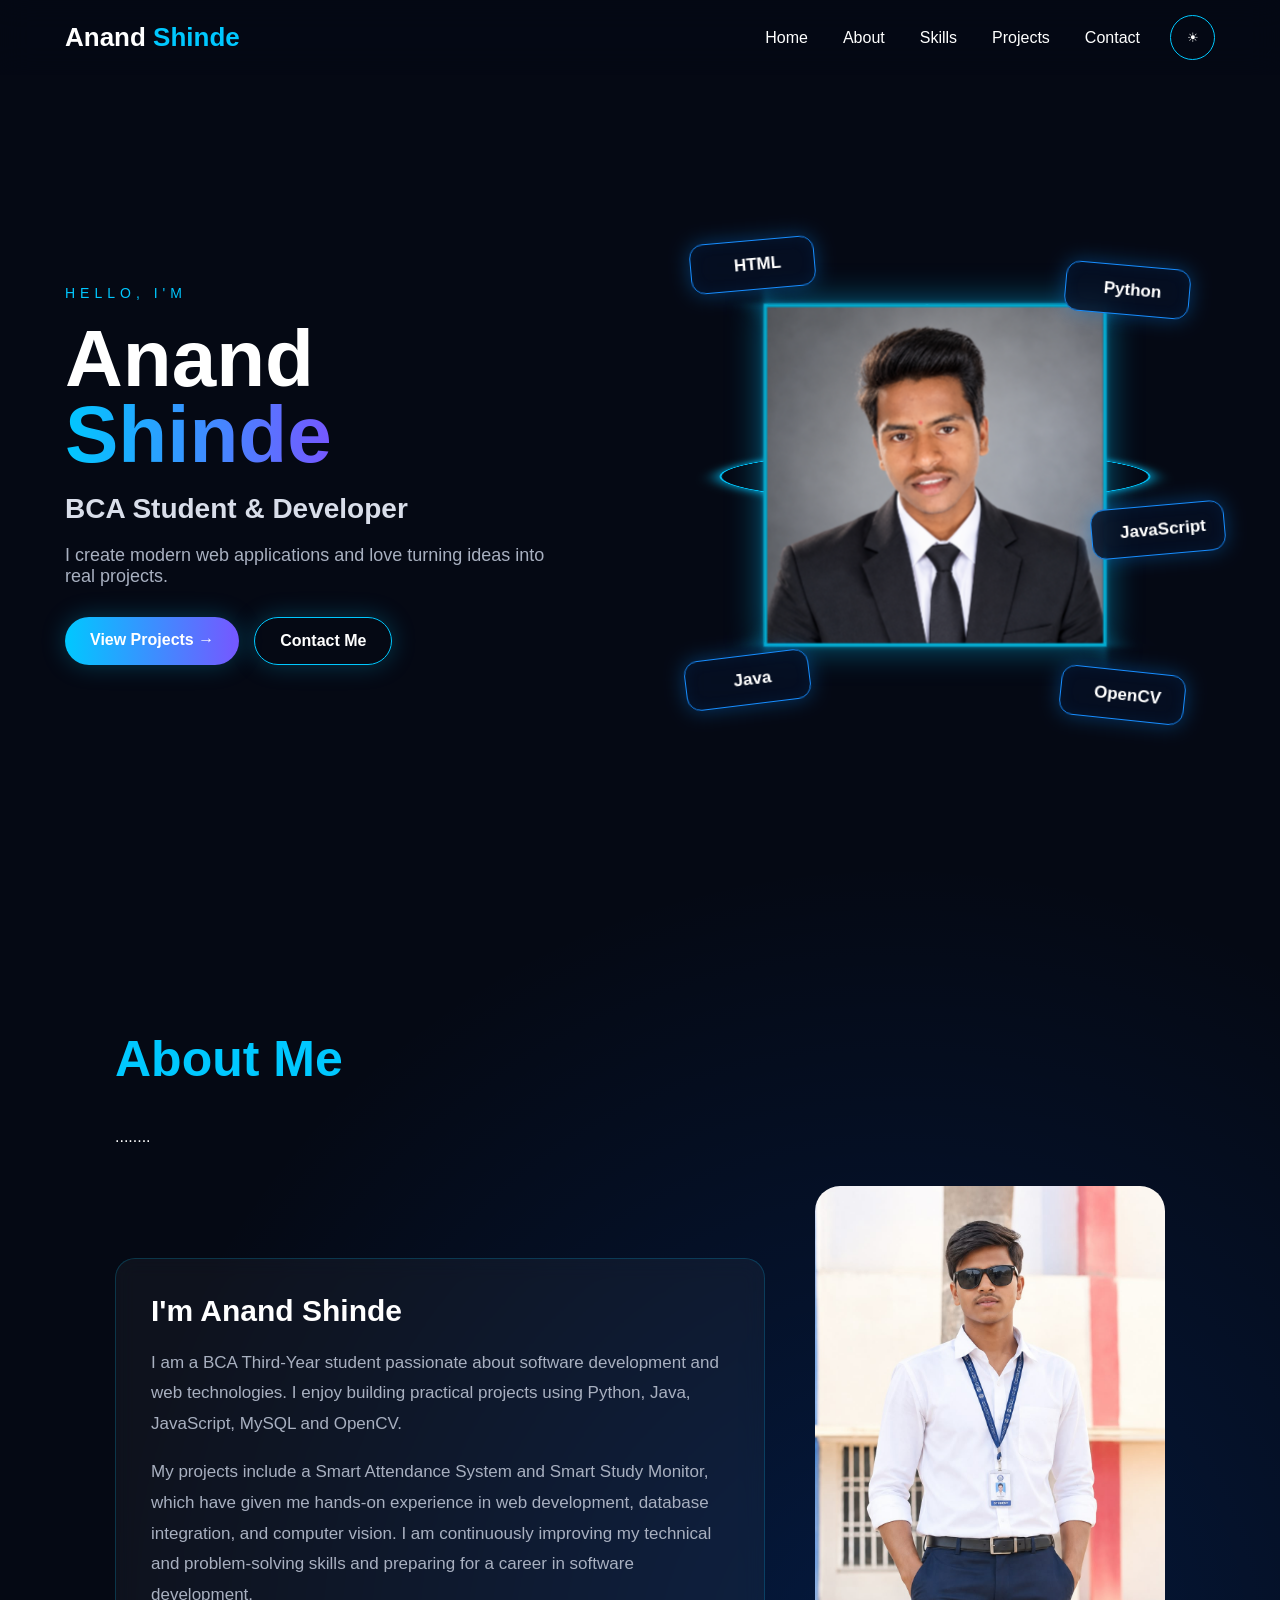
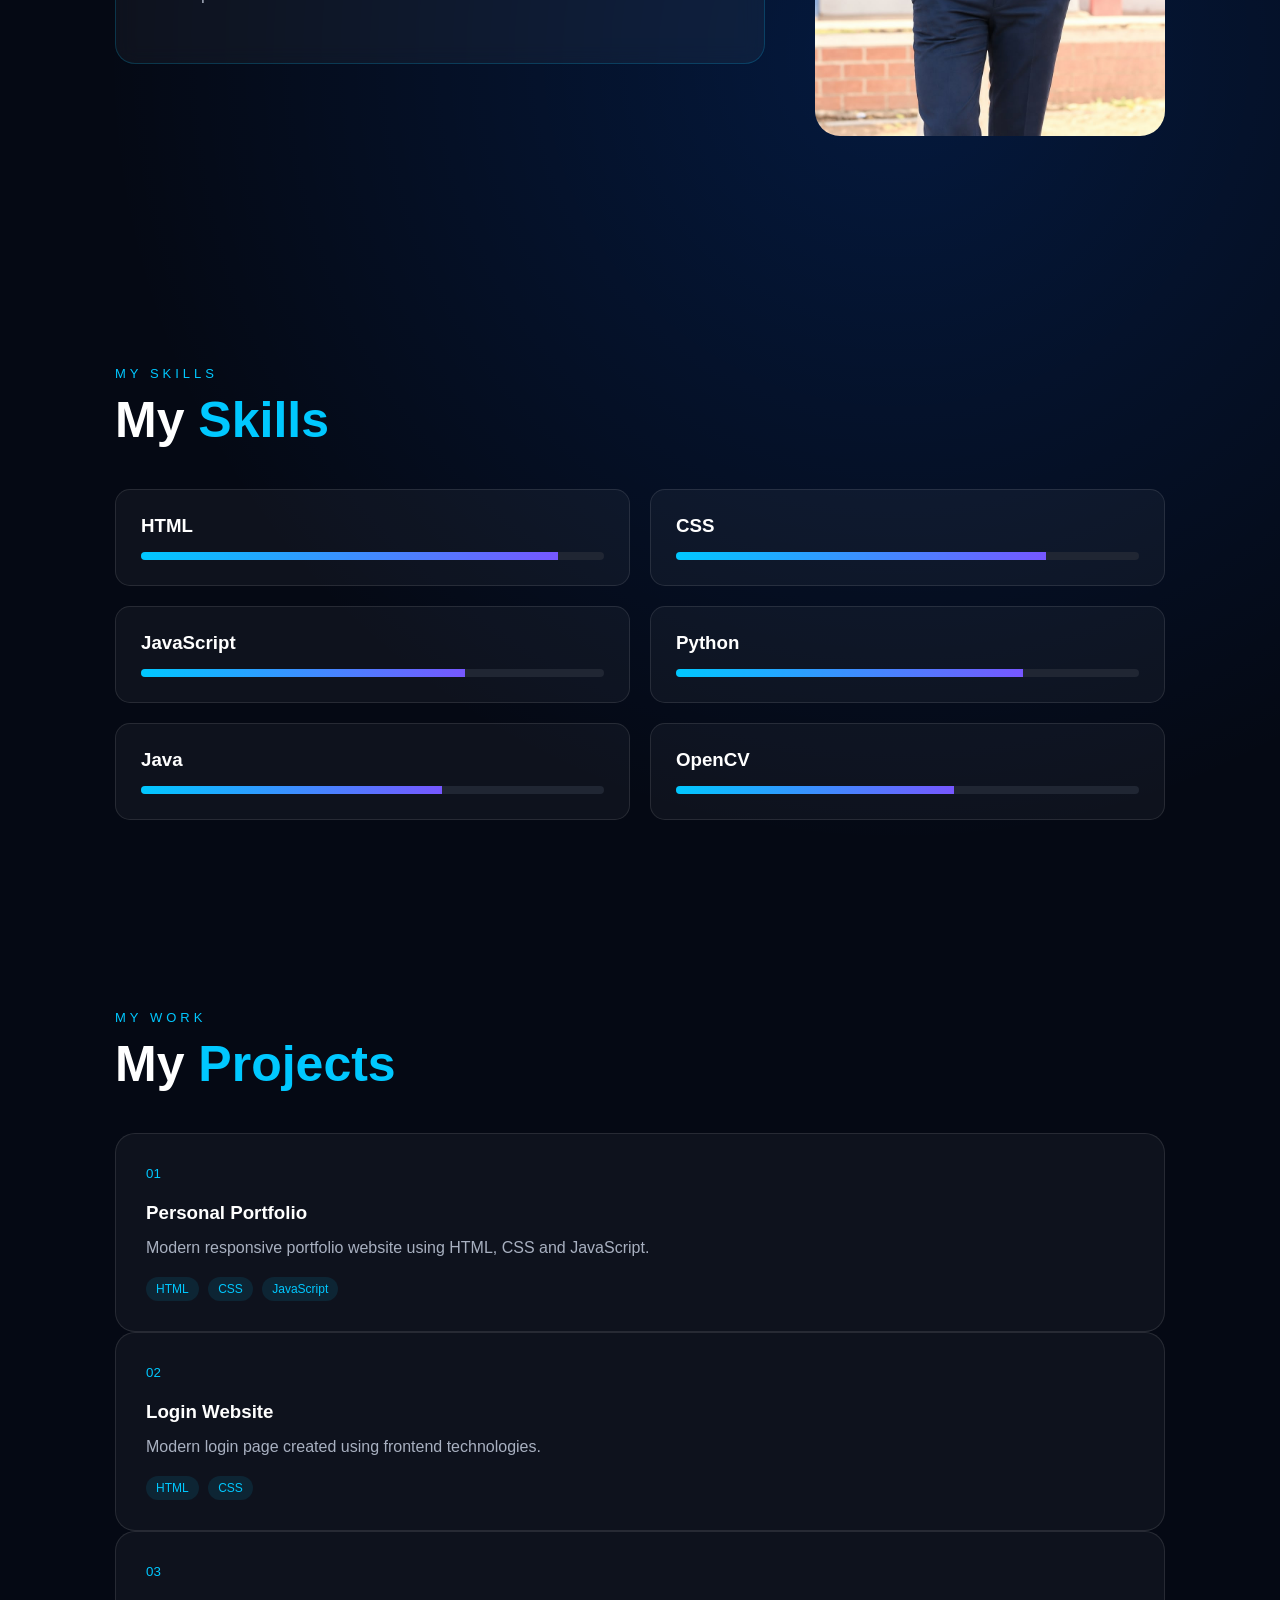
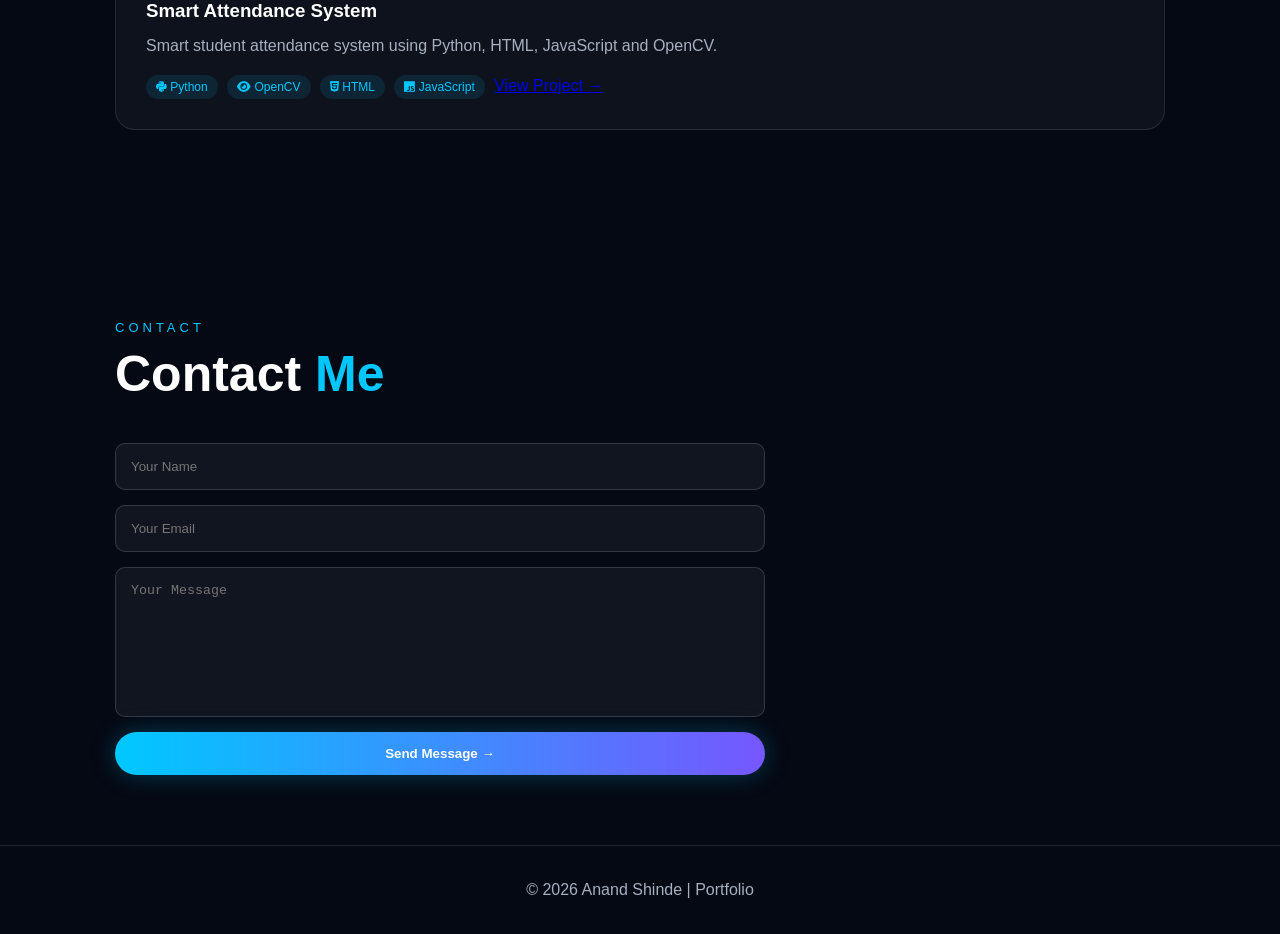
==== commit 6c4eb924: "Remove empty div from projects section Removed unnecessary div wrapper for projects section." ====
--- a/index.html
+++ b/index.html
@@ -255,8 +255,6 @@
         My <span>Projects</span>
     </h2>
 
-    <div class="projects">
-
         <div class="project">
 
             <small>01</small>
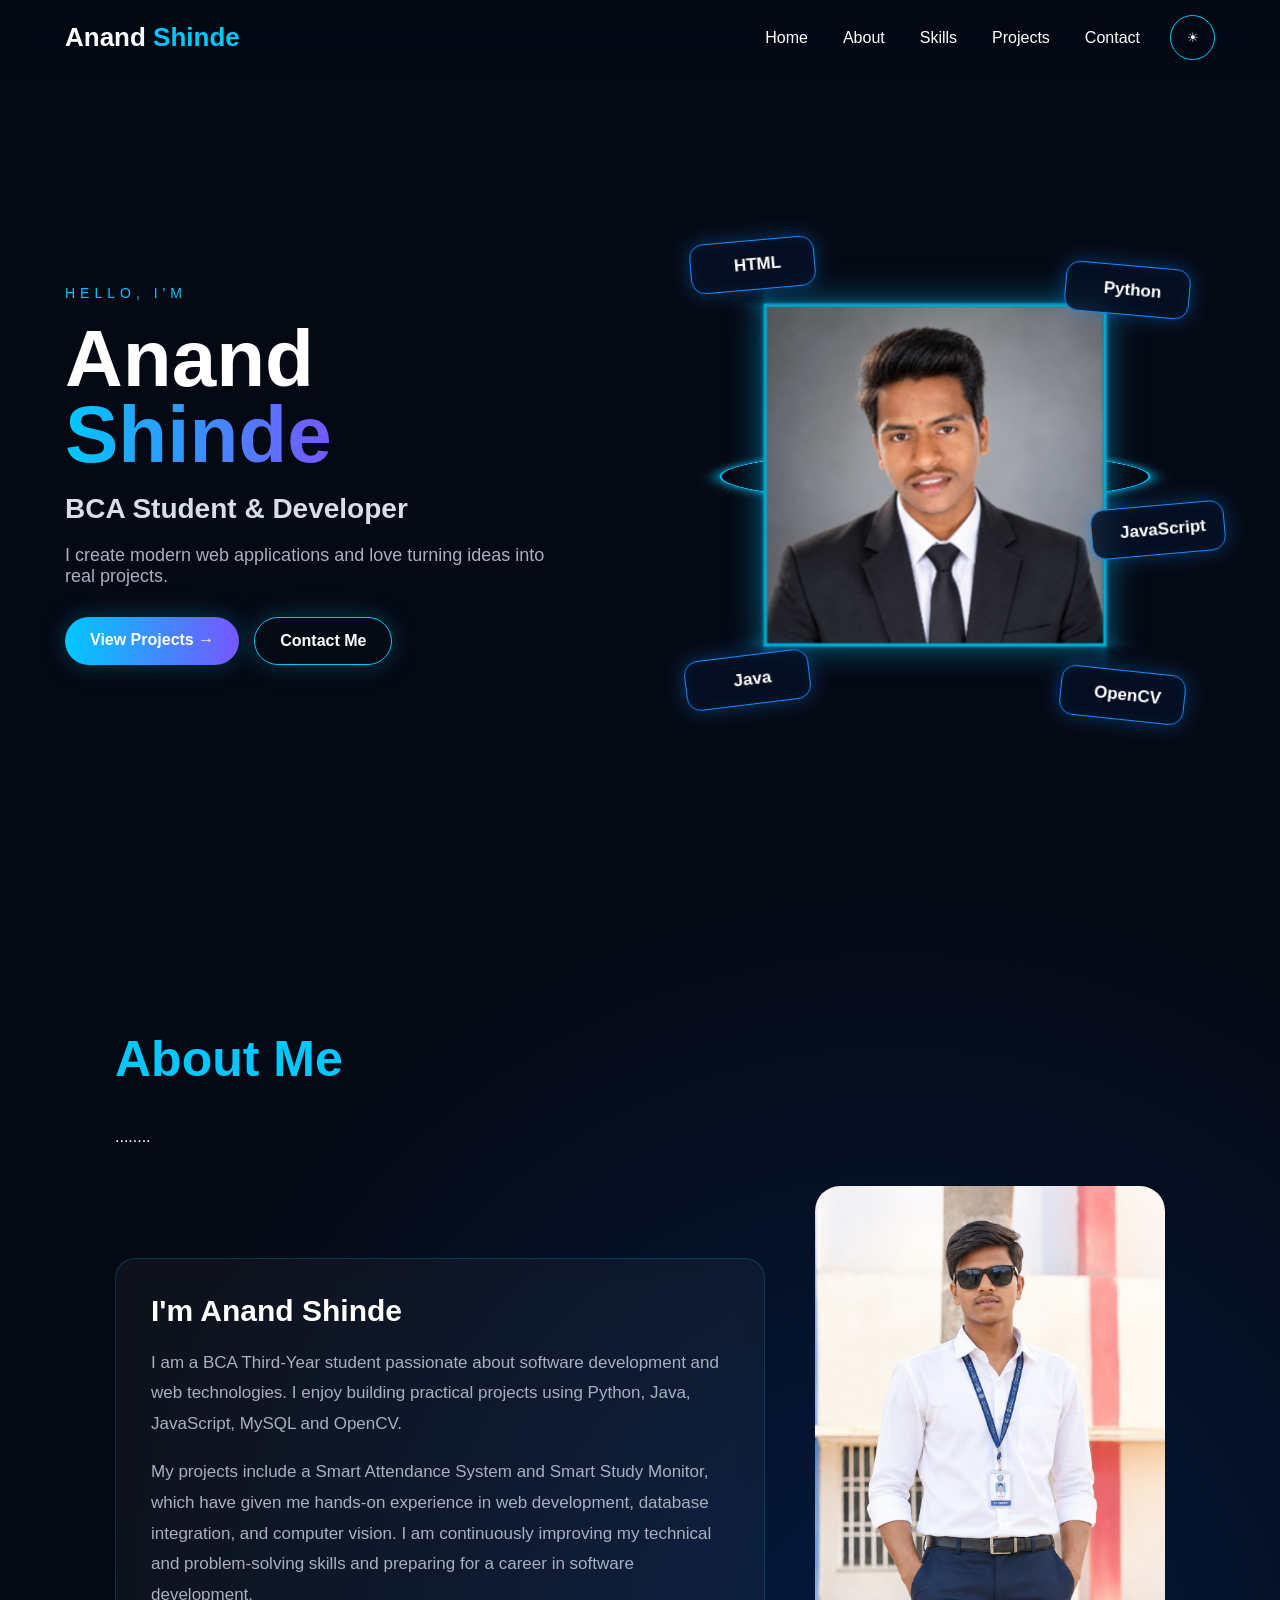
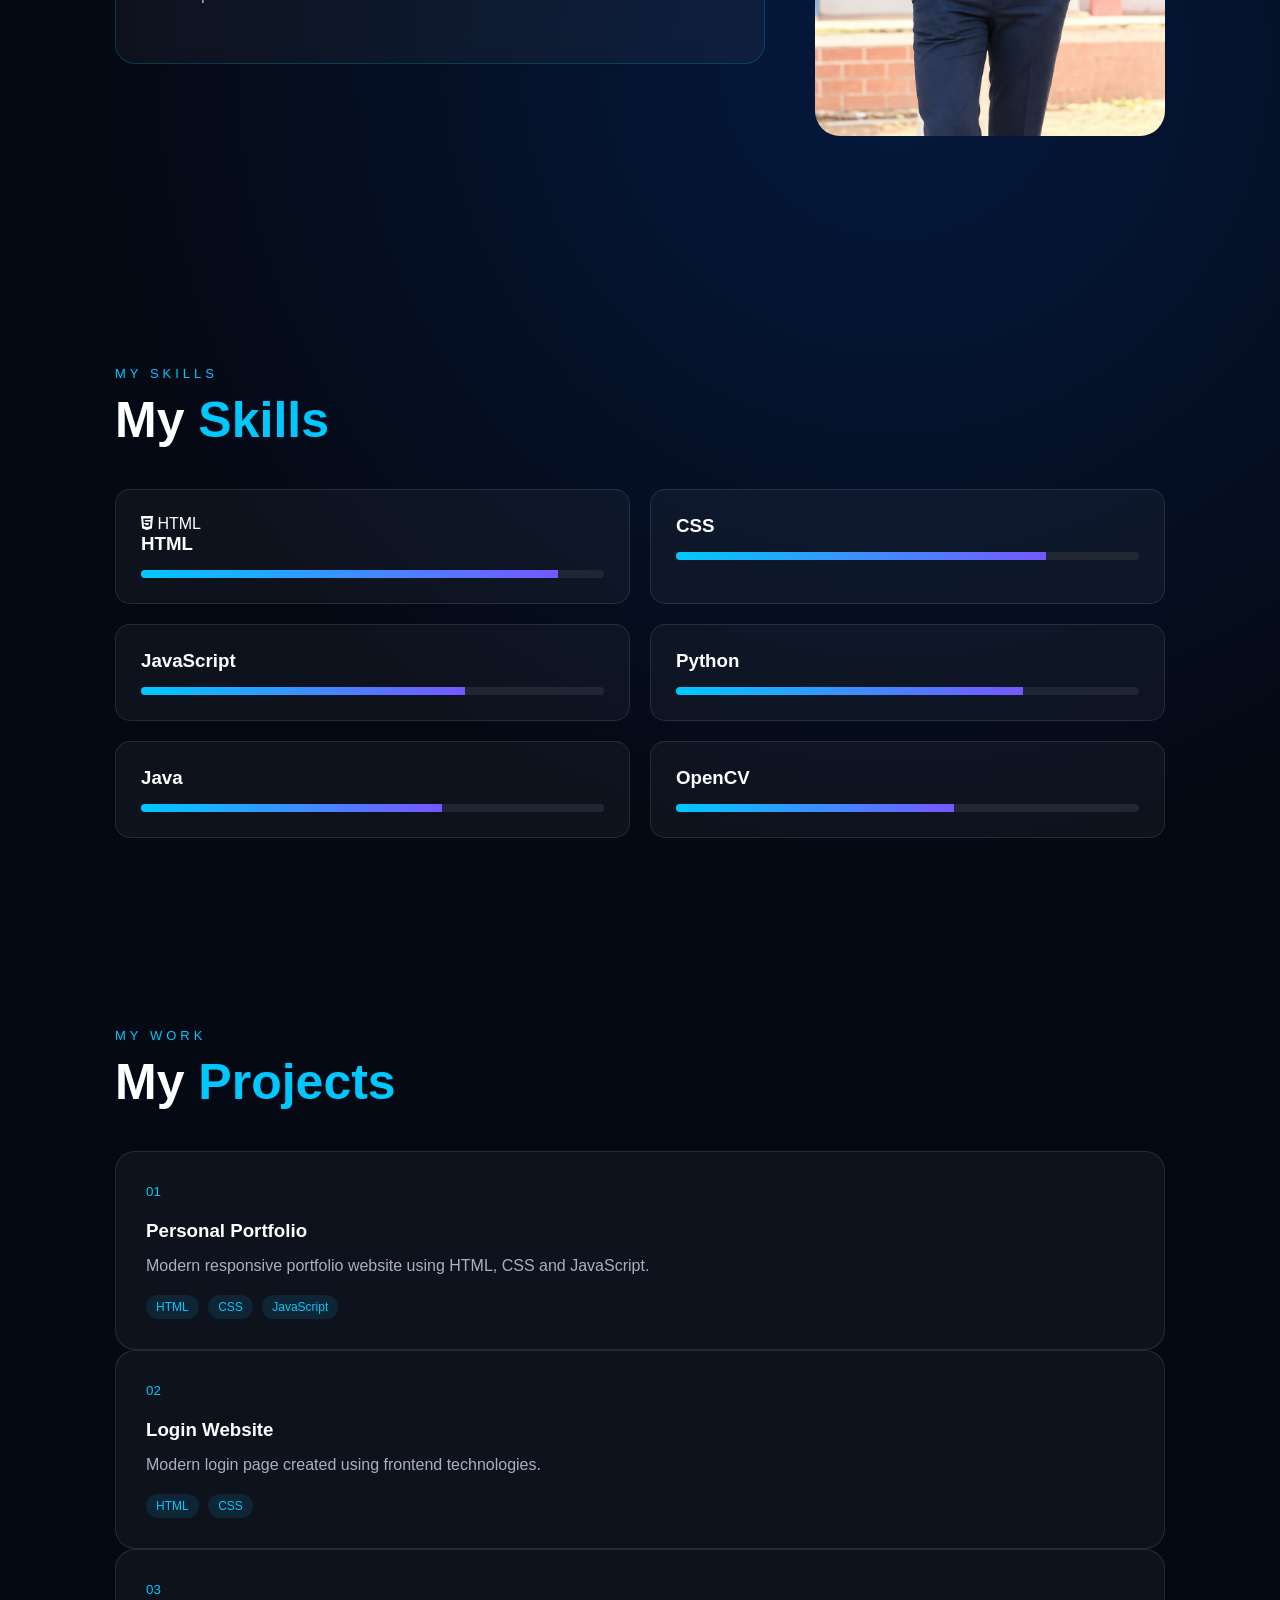
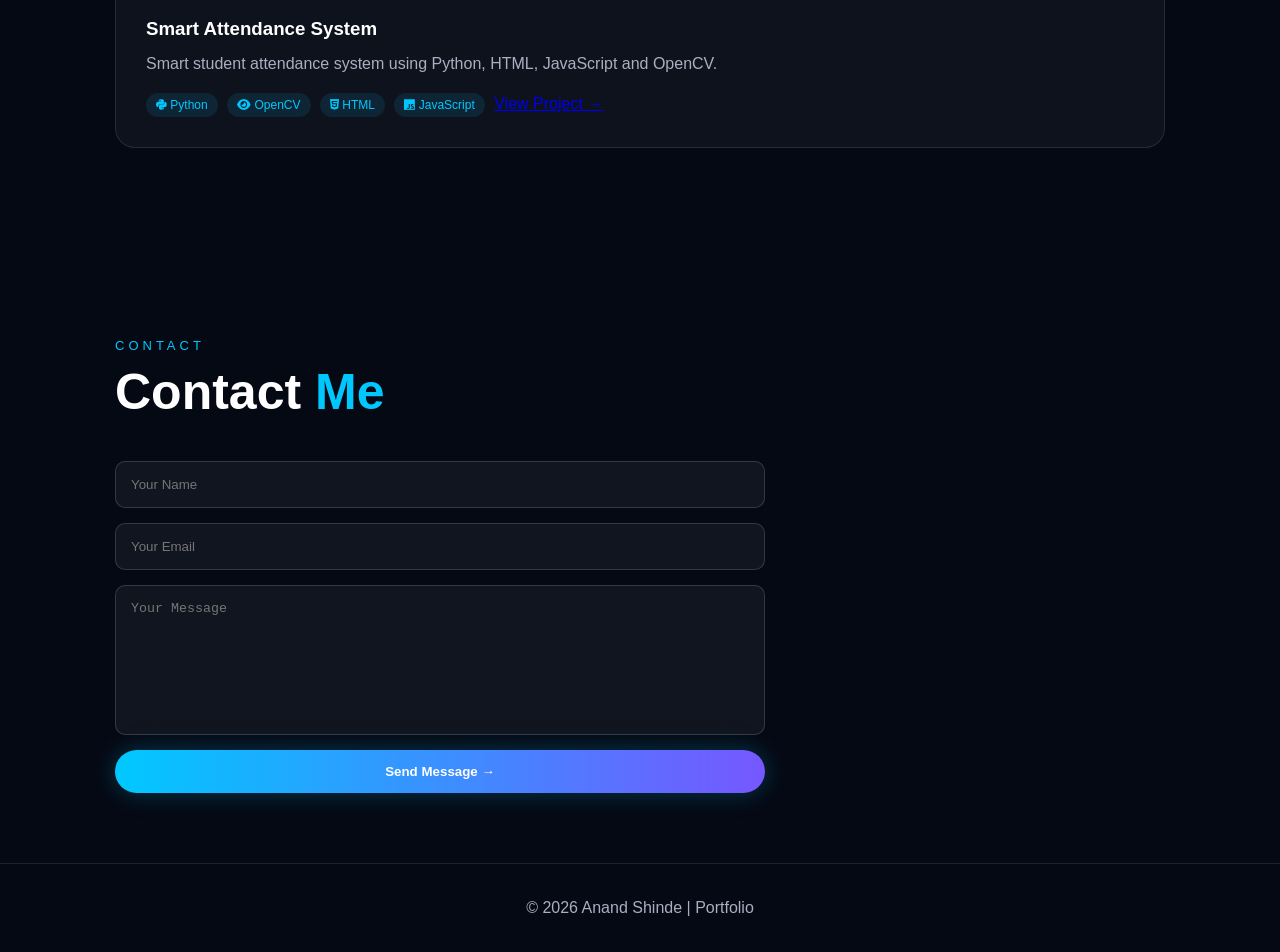
==== commit 05f10f4c: "Update index.html" ====
--- a/index.html
+++ b/index.html
@@ -199,6 +199,7 @@
     <div class="skills">
 
         <div class="skill">
+            <label><i class="fa-brands fa-html5"></i> HTML</label>
             <h3>HTML</h3>
             <div class="progress">
                 <span style="width:90%"></span>
